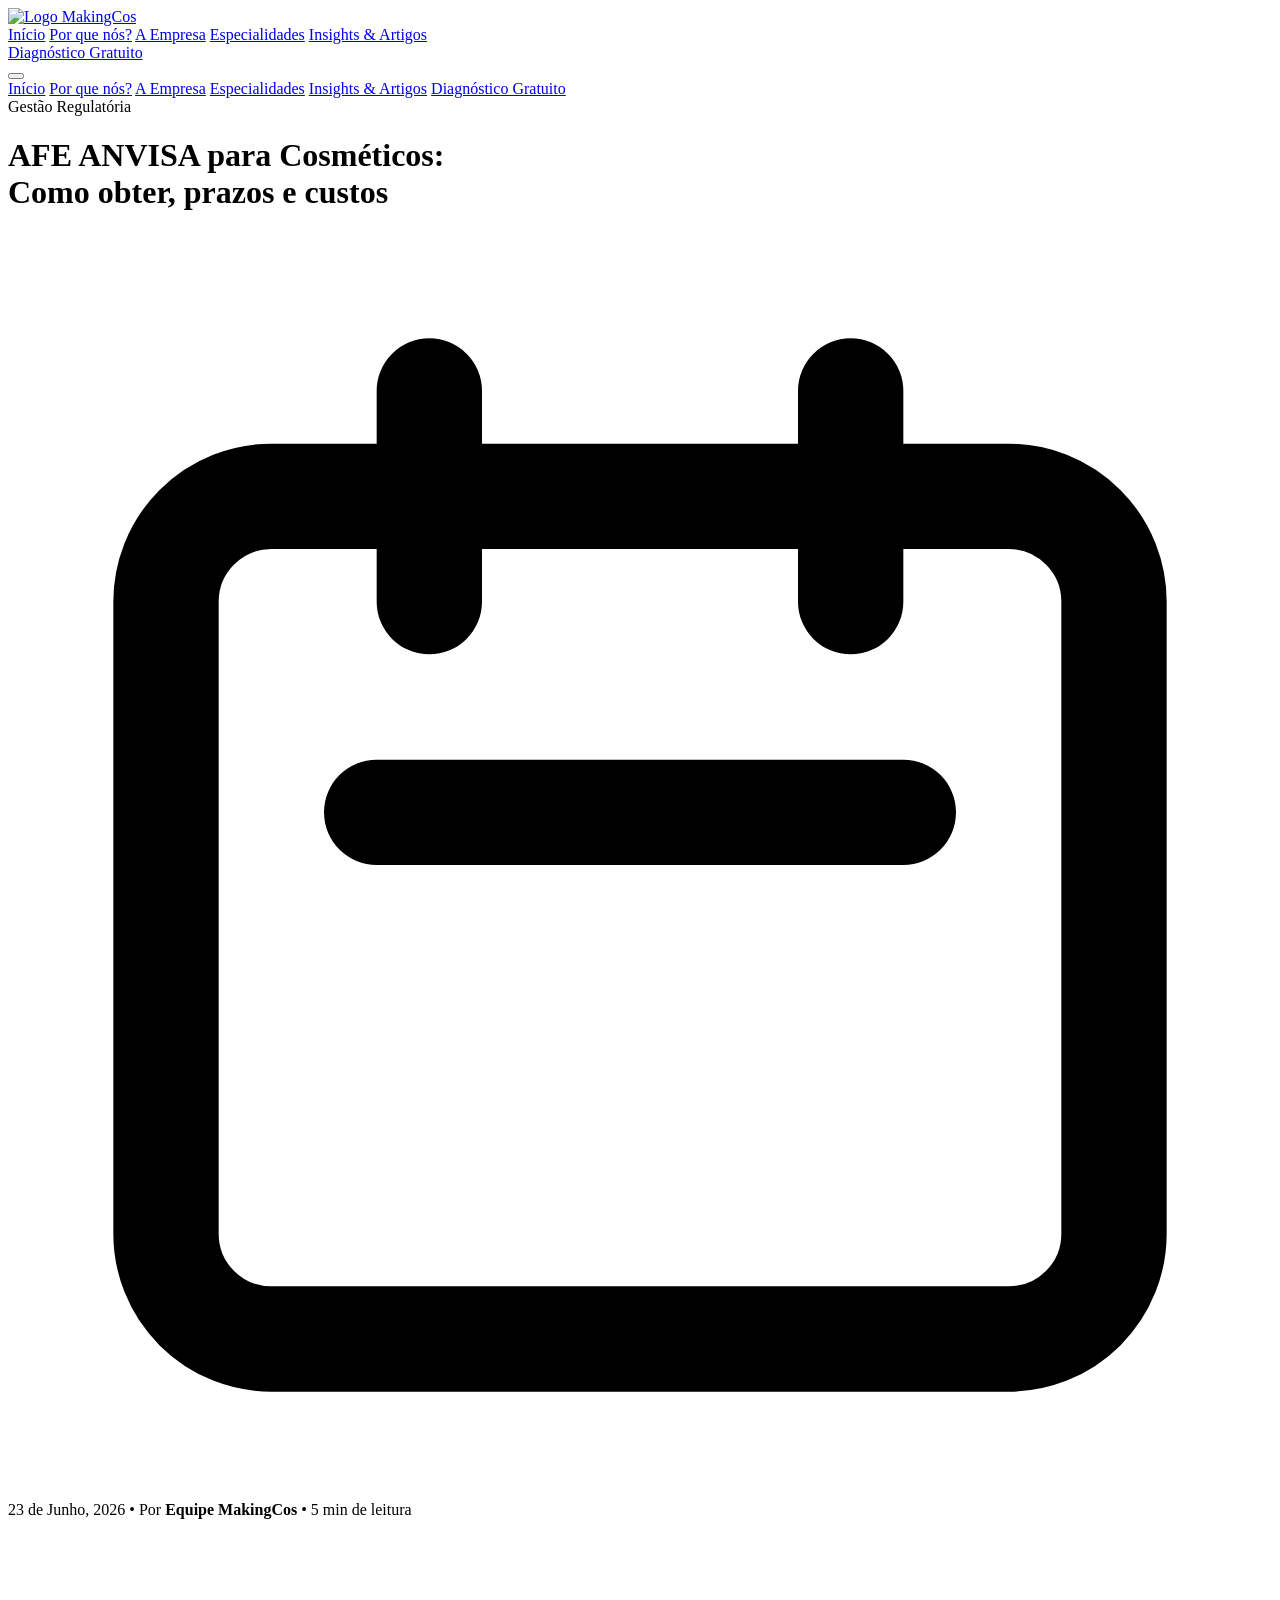
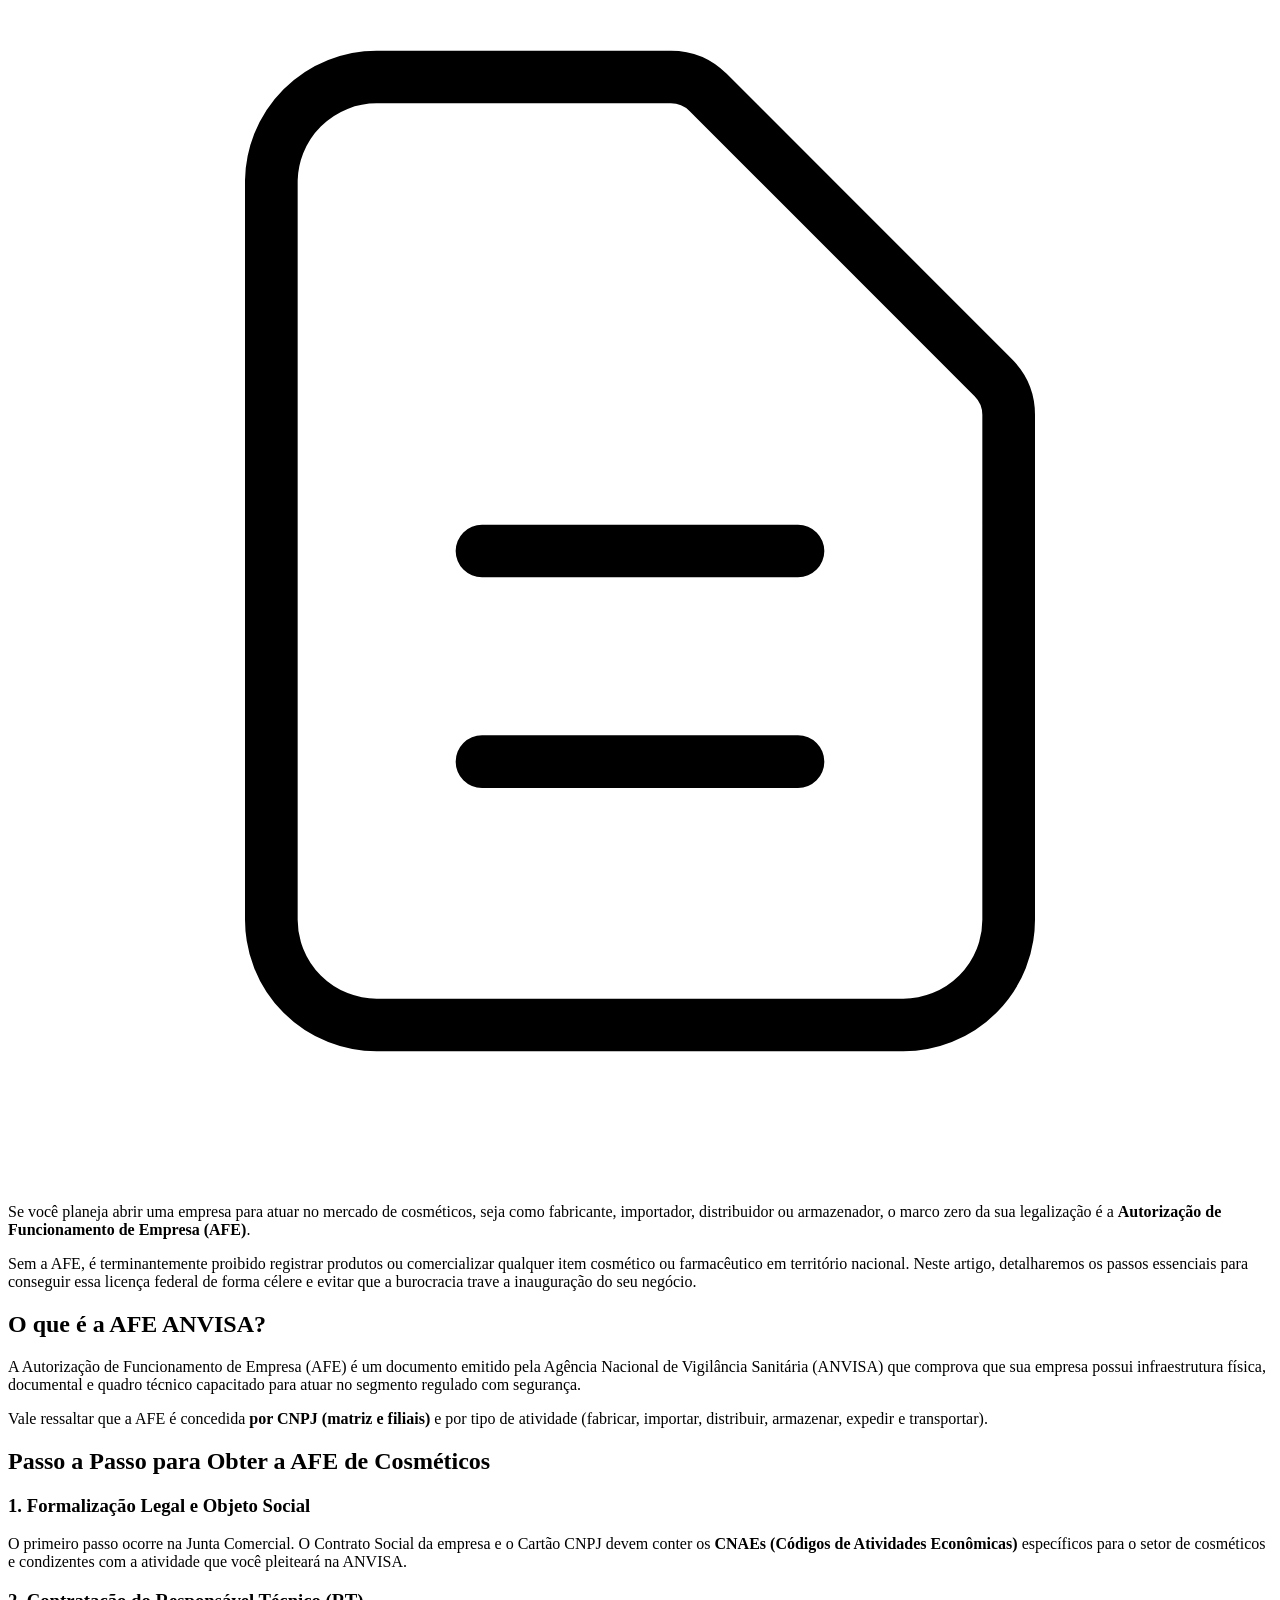
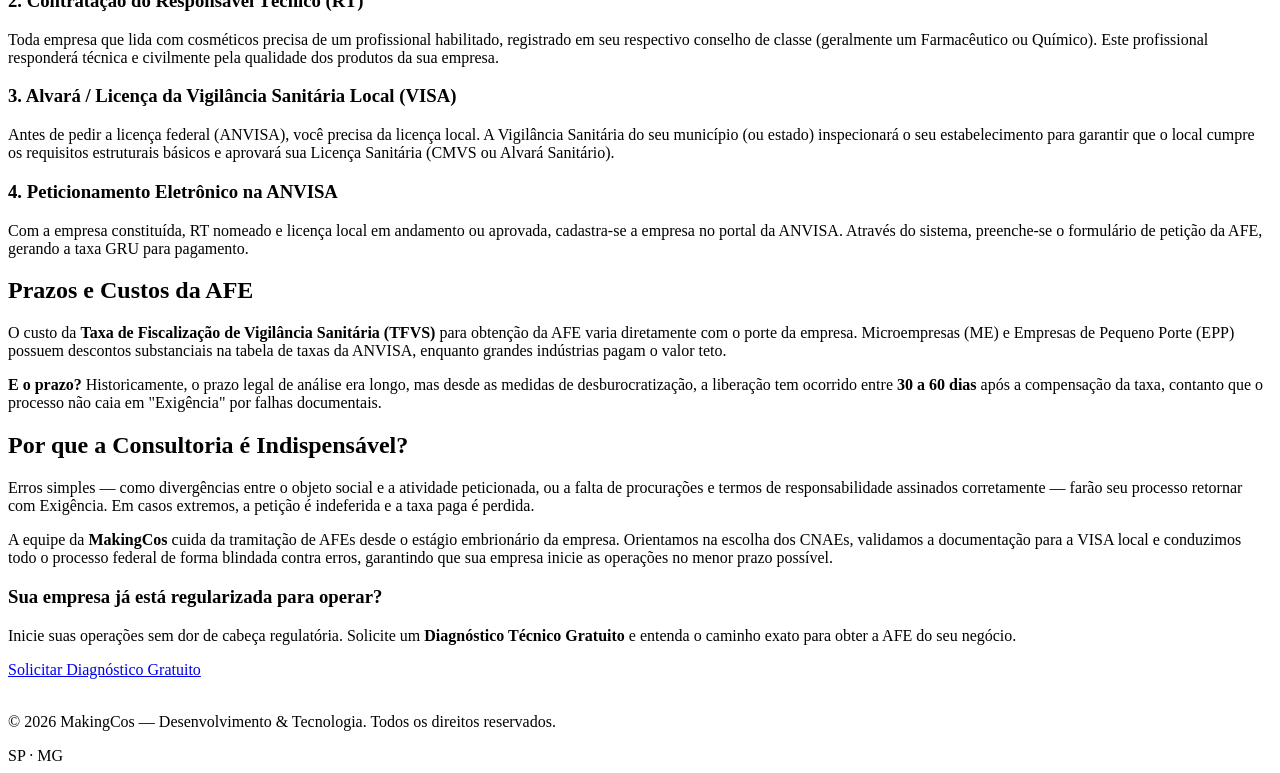
==== artigo-afe-anvisa.html @ 7e3b3f2d "Seo optimizaton" ====
<!DOCTYPE html>
<html lang="pt-BR">
<head>
    <meta charset="UTF-8">
    <meta name="viewport" content="width=device-width, initial-scale=1.0">
    
    <!-- SEO Básico -->
    <title>AFE ANVISA para Cosméticos: Como obter e Custos | MakingCos</title>
    <meta name="description" content="Aprenda o passo a passo para obter a AFE ANVISA para empresas de cosméticos. Descubra os requisitos, prazos, taxas e como agilizar sua autorização.">
    
    <!-- Schema Markup para Artigos (BlogPosting) -->
    <script type="application/ld+json">
    {
      "@context": "https://schema.org",
      "@type": "BlogPosting",
      "mainEntityOfPage": {
        "@type": "WebPage",
        "@id": "https://www.makingcos.com.br/artigo-afe-anvisa.html"
      },
      "headline": "AFE ANVISA para Cosméticos: Como obter, prazos e custos",
      "description": "O primeiro passo para qualquer indústria, importadora ou distribuidora de cosméticos. Descubra os requisitos técnicos e as taxas para emissão da AFE.",
      "image": "https://www.makingcos.com.br/media/makingcos.webp",  
      "author": {
        "@type": "Organization",
        "name": "MakingCos Consultoria",
        "url": "https://www.makingcos.com.br"
      },  
      "publisher": {
        "@type": "Organization",
        "name": "MakingCos",
        "logo": {
          "@type": "ImageObject",
          "url": "https://www.makingcos.com.br/media/makingcos.webp"
        }
      },
      "datePublished": "2026-06-23",
      "dateModified": "2026-06-23"
    }
    </script>

    <link rel="preconnect" href="https://fonts.googleapis.com">
    <link rel="preconnect" href="https://fonts.gstatic.com" crossorigin>
    <link href="https://fonts.googleapis.com/css2?family=Faculty+Glyphic&family=Lusitana:wght@400;700&display=swap" rel="stylesheet">

    <script src="https://cdn.tailwindcss.com"></script>
    <script>
        tailwind.config = {
            theme: {
                extend: {
                    colors: {
                        primary: '#133C34',
                        accent: '#C19E5D',
                        offwhite: '#FAF9F5',
                        textgrey: '#676561',
                        muted: '#6A7A75',
                    },
                    fontFamily: {
                        serif: ['Lusitana', 'serif'],
                        sans: ['"Faculty Glyphic"', 'sans-serif'],
                    }
                }
            }
        }
    </script>
    <style type="text/tailwindcss">
        @layer utilities {
            .glass-header {
                @apply bg-offwhite/90 backdrop-blur-md border-b border-muted/20;
            }
            .prose h2 { @apply text-2xl font-serif font-bold text-primary mt-10 mb-4; }
            .prose h3 { @apply text-xl font-serif font-bold text-primary mt-8 mb-3; }
            .prose p { @apply text-textgrey font-sans mb-5 leading-relaxed text-[1.05rem]; }
            .prose ul { @apply list-disc list-inside text-textgrey font-sans mb-6 pl-4 space-y-2; }
            .prose strong { @apply font-bold text-primary; }
            .prose a { @apply text-accent hover:underline font-medium; }
        }
    </style>
</head>

<body class="bg-offwhite text-textgrey font-sans antialiased">

    <!-- Header / Navbar (PÁGINA INTERNA DE ARTIGOS) -->
    <header id="navbar" class="fixed w-full top-0 z-50 glass-header shadow-sm transition-all duration-300">
        <div class="max-w-7xl mx-auto px-4 sm:px-6 lg:px-8">
            <div class="flex justify-between items-center h-20">
                <div class="flex items-center gap-3">
                    <a href="index.html">
                        <img src="./media/makingcos.webp" alt="Logo MakingCos" class="h-16">
                    </a>
                </div>
                <nav class="hidden md:flex space-x-8">
                    <a href="index.html#hero" class="text-textgrey hover:text-primary font-medium transition-colors">Início</a>
                    <a href="index.html#value-proposition" class="text-textgrey hover:text-primary font-medium transition-colors">Por que nós?</a>
                    <a href="index.html#identity" class="text-textgrey hover:text-primary font-medium transition-colors">A Empresa</a>
                    <a href="index.html#services" class="text-textgrey hover:text-primary font-medium transition-colors">Especialidades</a>
                    <a href="index.html#insights" class="text-primary font-bold border-b-2 border-accent transition-colors">Insights & Artigos</a>
                </nav>
                <div class="hidden md:block">
                    <a href="index.html#contact-section" class="px-6 py-2 bg-primary text-white rounded-full hover:bg-primary/90 transition-colors font-medium">Diagnóstico Gratuito</a>
                </div>
                <button id="menuToggle" class="md:hidden flex flex-col gap-1.5 p-2" aria-label="Abrir menu" aria-expanded="false">
                    <span class="block w-6 h-0.5 bg-primary"></span>
                    <span class="block w-6 h-0.5 bg-primary"></span>
                    <span class="block w-6 h-0.5 bg-primary"></span>
                </button>
            </div>
        </div>
        <div id="mobileMenu" class="hidden md:hidden bg-offwhite border-t border-muted/20 px-4 py-4 space-y-3">
            <a href="index.html#hero" class="block text-textgrey hover:text-primary font-medium py-1">Início</a>
            <a href="index.html#value-proposition" class="block text-textgrey hover:text-primary font-medium py-1">Por que nós?</a>
            <a href="index.html#identity" class="block text-textgrey hover:text-primary font-medium py-1">A Empresa</a>
            <a href="index.html#services" class="block text-textgrey hover:text-primary font-medium py-1">Especialidades</a>
            <a href="index.html#insights" class="block text-primary font-bold py-1">Insights &amp; Artigos</a>
            <a href="index.html#contact-section" class="block w-full text-center px-6 py-2 bg-primary text-white rounded-full font-medium mt-2">Diagnóstico Gratuito</a>
        </div>
    </header>

    <main class="pt-28 pb-20">
        <div class="max-w-4xl mx-auto px-4 sm:px-6 lg:px-8">
            
            <div class="mb-10 text-center">
                <span class="inline-block px-3 py-1 bg-accent/10 text-accent text-xs font-bold uppercase tracking-wider rounded-full mb-4">Gestão Regulatória</span>
                <h1 class="text-3xl md:text-5xl font-serif font-bold text-primary leading-tight mb-6">
                    AFE ANVISA para Cosméticos:<br> Como obter, prazos e custos
                </h1>
                <div class="flex items-center justify-center gap-4 text-sm text-muted font-sans">
                    <span class="flex items-center gap-1"><svg class="w-4 h-4" fill="none" stroke="currentColor" viewBox="0 0 24 24"><path stroke-linecap="round" stroke-linejoin="round" stroke-width="2" d="M8 7V3m8 4V3m-9 8h10M5 21h14a2 2 0 002-2V7a2 2 0 00-2-2H5a2 2 0 00-2 2v12a2 2 0 002 2z"></path></svg> 23 de Junho, 2026</span>
                    <span>•</span>
                    <span>Por <strong class="text-primary">Equipe MakingCos</strong></span>
                    <span>•</span>
                    <span>5 min de leitura</span>
                </div>
            </div>

            <!-- Imagem de Destaque -->
            <div class="w-full h-64 md:h-96 bg-primary/5 rounded-2xl border border-muted/20 mb-12 flex items-center justify-center overflow-hidden">
                <svg class="w-16 h-16 text-accent/40" fill="none" stroke="currentColor" viewBox="0 0 24 24"><path stroke-linecap="round" stroke-linejoin="round" stroke-width="1" d="M9 12h6m-6 4h6m2 5H7a2 2 0 01-2-2V5a2 2 0 012-2h5.586a1 1 0 01.707.293l5.414 5.414a1 1 0 01.293.707V19a2 2 0 01-2 2z"></path></svg>
            </div>

            <article class="prose max-w-none">
                <p>Se você planeja abrir uma empresa para atuar no mercado de cosméticos, seja como fabricante, importador, distribuidor ou armazenador, o marco zero da sua legalização é a <strong>Autorização de Funcionamento de Empresa (AFE)</strong>.</p>
                
                <p>Sem a AFE, é terminantemente proibido registrar produtos ou comercializar qualquer item cosmético ou farmacêutico em território nacional. Neste artigo, detalharemos os passos essenciais para conseguir essa licença federal de forma célere e evitar que a burocracia trave a inauguração do seu negócio.</p>

                <h2>O que é a AFE ANVISA?</h2>
                <p>A Autorização de Funcionamento de Empresa (AFE) é um documento emitido pela Agência Nacional de Vigilância Sanitária (ANVISA) que comprova que sua empresa possui infraestrutura física, documental e quadro técnico capacitado para atuar no segmento regulado com segurança.</p>
                <p>Vale ressaltar que a AFE é concedida <strong>por CNPJ (matriz e filiais)</strong> e por tipo de atividade (fabricar, importar, distribuir, armazenar, expedir e transportar).</p>

                <h2>Passo a Passo para Obter a AFE de Cosméticos</h2>

                <h3>1. Formalização Legal e Objeto Social</h3>
                <p>O primeiro passo ocorre na Junta Comercial. O Contrato Social da empresa e o Cartão CNPJ devem conter os <strong>CNAEs (Códigos de Atividades Econômicas)</strong> específicos para o setor de cosméticos e condizentes com a atividade que você pleiteará na ANVISA.</p>

                <h3>2. Contratação do Responsável Técnico (RT)</h3>
                <p>Toda empresa que lida com cosméticos precisa de um profissional habilitado, registrado em seu respectivo conselho de classe (geralmente um Farmacêutico ou Químico). Este profissional responderá técnica e civilmente pela qualidade dos produtos da sua empresa.</p>

                <h3>3. Alvará / Licença da Vigilância Sanitária Local (VISA)</h3>
                <p>Antes de pedir a licença federal (ANVISA), você precisa da licença local. A Vigilância Sanitária do seu município (ou estado) inspecionará o seu estabelecimento para garantir que o local cumpre os requisitos estruturais básicos e aprovará sua Licença Sanitária (CMVS ou Alvará Sanitário).</p>

                <h3>4. Peticionamento Eletrônico na ANVISA</h3>
                <p>Com a empresa constituída, RT nomeado e licença local em andamento ou aprovada, cadastra-se a empresa no portal da ANVISA. Através do sistema, preenche-se o formulário de petição da AFE, gerando a taxa GRU para pagamento.</p>

                <h2>Prazos e Custos da AFE</h2>
                <p>O custo da <strong>Taxa de Fiscalização de Vigilância Sanitária (TFVS)</strong> para obtenção da AFE varia diretamente com o porte da empresa. Microempresas (ME) e Empresas de Pequeno Porte (EPP) possuem descontos substanciais na tabela de taxas da ANVISA, enquanto grandes indústrias pagam o valor teto.</p>
                <p><strong>E o prazo?</strong> Historicamente, o prazo legal de análise era longo, mas desde as medidas de desburocratização, a liberação tem ocorrido entre <strong>30 a 60 dias</strong> após a compensação da taxa, contanto que o processo não caia em "Exigência" por falhas documentais.</p>

                <h2>Por que a Consultoria é Indispensável?</h2>
                <p>Erros simples — como divergências entre o objeto social e a atividade peticionada, ou a falta de procurações e termos de responsabilidade assinados corretamente — farão seu processo retornar com Exigência. Em casos extremos, a petição é indeferida e a taxa paga é perdida.</p>
                <p>A equipe da <strong>MakingCos</strong> cuida da tramitação de AFEs desde o estágio embrionário da empresa. Orientamos na escolha dos CNAEs, validamos a documentação para a VISA local e conduzimos todo o processo federal de forma blindada contra erros, garantindo que sua empresa inicie as operações no menor prazo possível.</p>
            </article>

            <div class="mt-16 bg-primary rounded-2xl p-8 relative overflow-hidden">
                <div class="absolute inset-0 opacity-10 bg-[url('[data-uri]')]"></div>
                <div class="relative z-10 text-center">
                    <h3 class="text-2xl font-serif font-bold text-white mb-3">Sua empresa já está regularizada para operar?</h3>
                    <p class="text-white/80 font-sans mb-8 max-w-2xl mx-auto">
                        Inicie suas operações sem dor de cabeça regulatória. Solicite um <strong>Diagnóstico Técnico Gratuito</strong> e entenda o caminho exato para obter a AFE do seu negócio.
                    </p>
                    <a href="index.html#contact-section" class="inline-block px-8 py-3 bg-accent text-white rounded-full font-medium hover:bg-accent/90 transition-colors shadow-lg">
                        Solicitar Diagnóstico Gratuito
                    </a>
                </div>
            </div>

        </div>
    </main>

    <footer class="bg-[#080f0d] text-white/70 py-8 border-t border-white/5">
        <div class="max-w-7xl mx-auto px-4 sm:px-6 lg:px-8 flex flex-col md:flex-row items-center justify-between gap-4 text-sm font-sans">
            <a href="index.html">
                <img src="./media/makingcos.webp" alt="Logo MakingCos" class="h-10" style="filter: brightness(0) invert(1); opacity: 0.7;">
            </a>
            <p>&copy; 2026 MakingCos — Desenvolvimento &amp; Tecnologia. Todos os direitos reservados.</p>
            <span>SP · MG</span>
        </div>
    </footer>


</html>
    <!-- Scripts funcionais -->
    <script>
    (function () {
        /* Header shrink ao scroll */
        var navbar = document.getElementById("navbar");
        if (navbar) {
            window.addEventListener("scroll", function () {
                if (window.scrollY > 40) {
                    navbar.classList.add("shadow-md");
                    navbar.style.height = "";
                } else {
                    navbar.classList.remove("shadow-md");
                }
            }, { passive: true });
        }

        /* Menu mobile hamburguer */
        var toggle = document.getElementById("menuToggle");
        var mobileMenu = document.getElementById("mobileMenu");
        if (toggle && mobileMenu) {
            toggle.addEventListener("click", function () {
                var open = mobileMenu.classList.toggle("hidden");
                toggle.setAttribute("aria-expanded", String(!open));
            });
            mobileMenu.querySelectorAll("a").forEach(function (link) {
                link.addEventListener("click", function () {
                    mobileMenu.classList.add("hidden");
                    toggle.setAttribute("aria-expanded", "false");
                });
            });
        }
    })();
    </script>
</body>
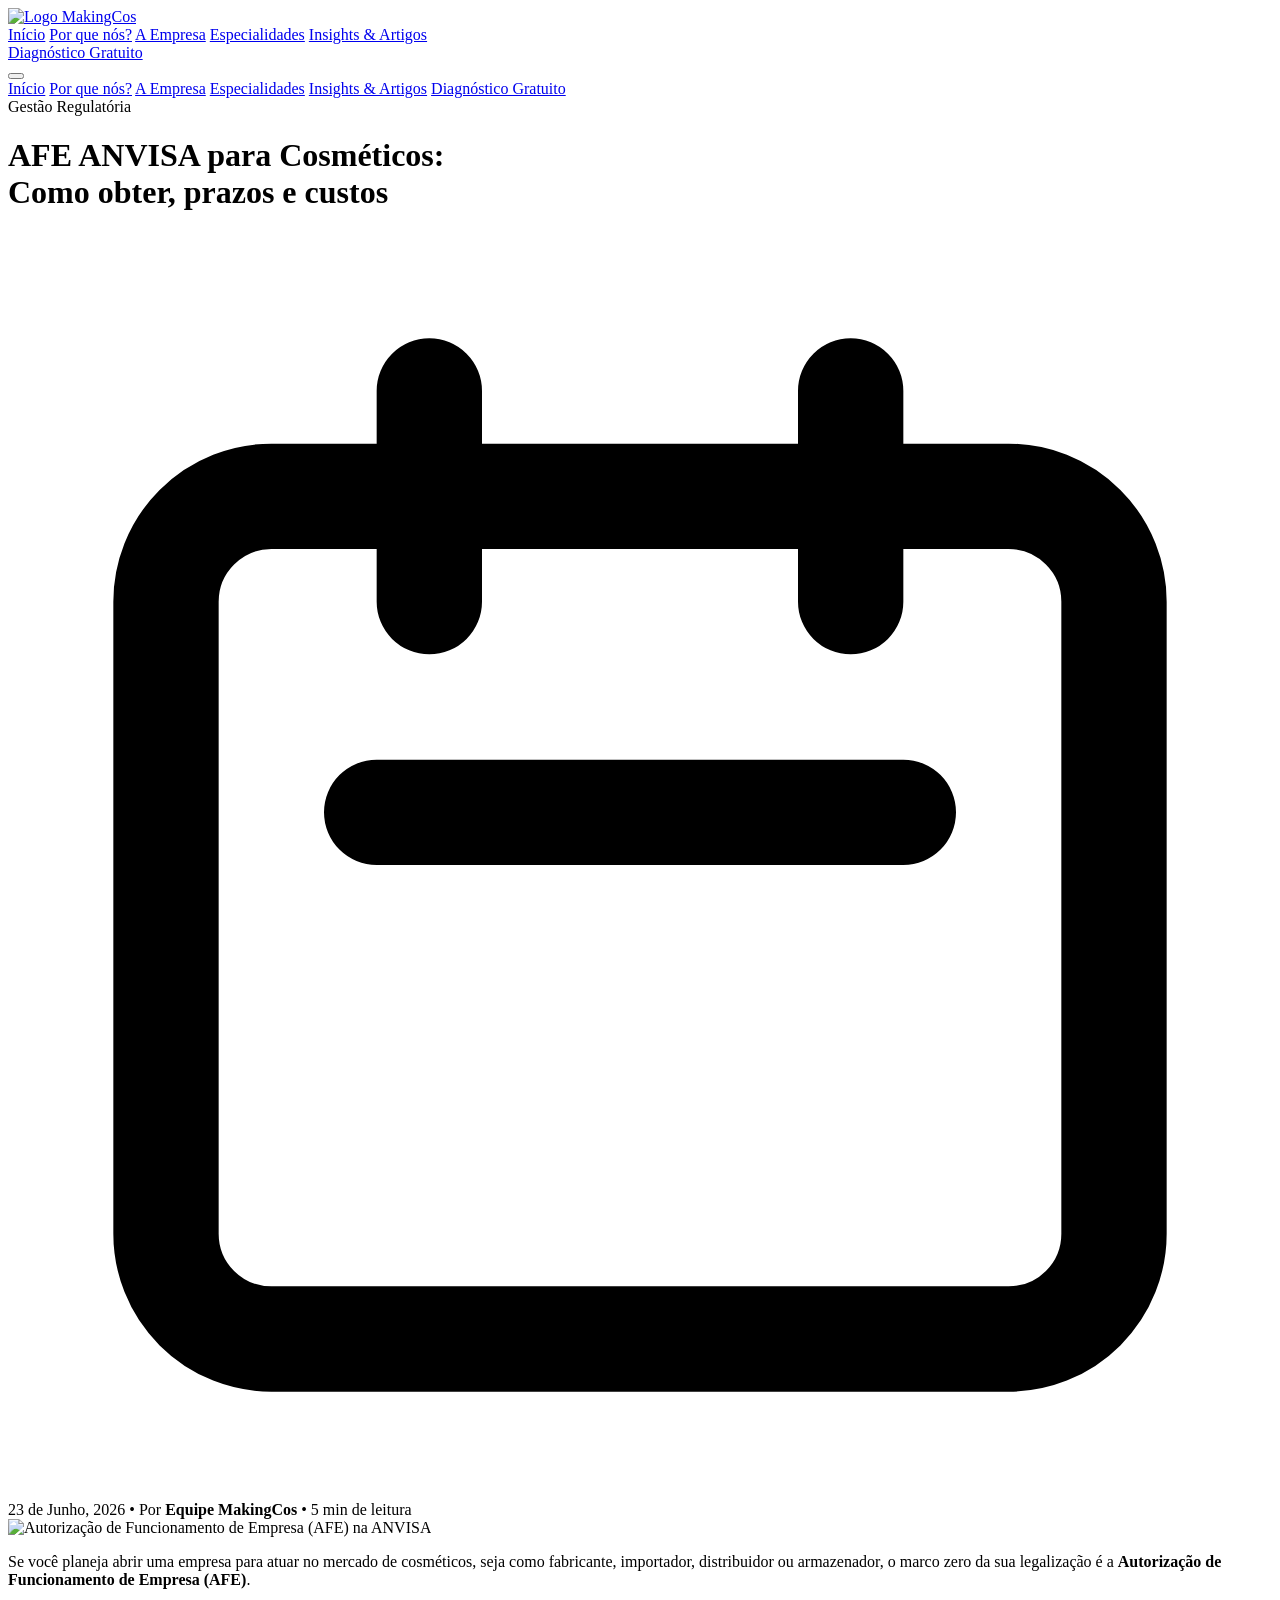
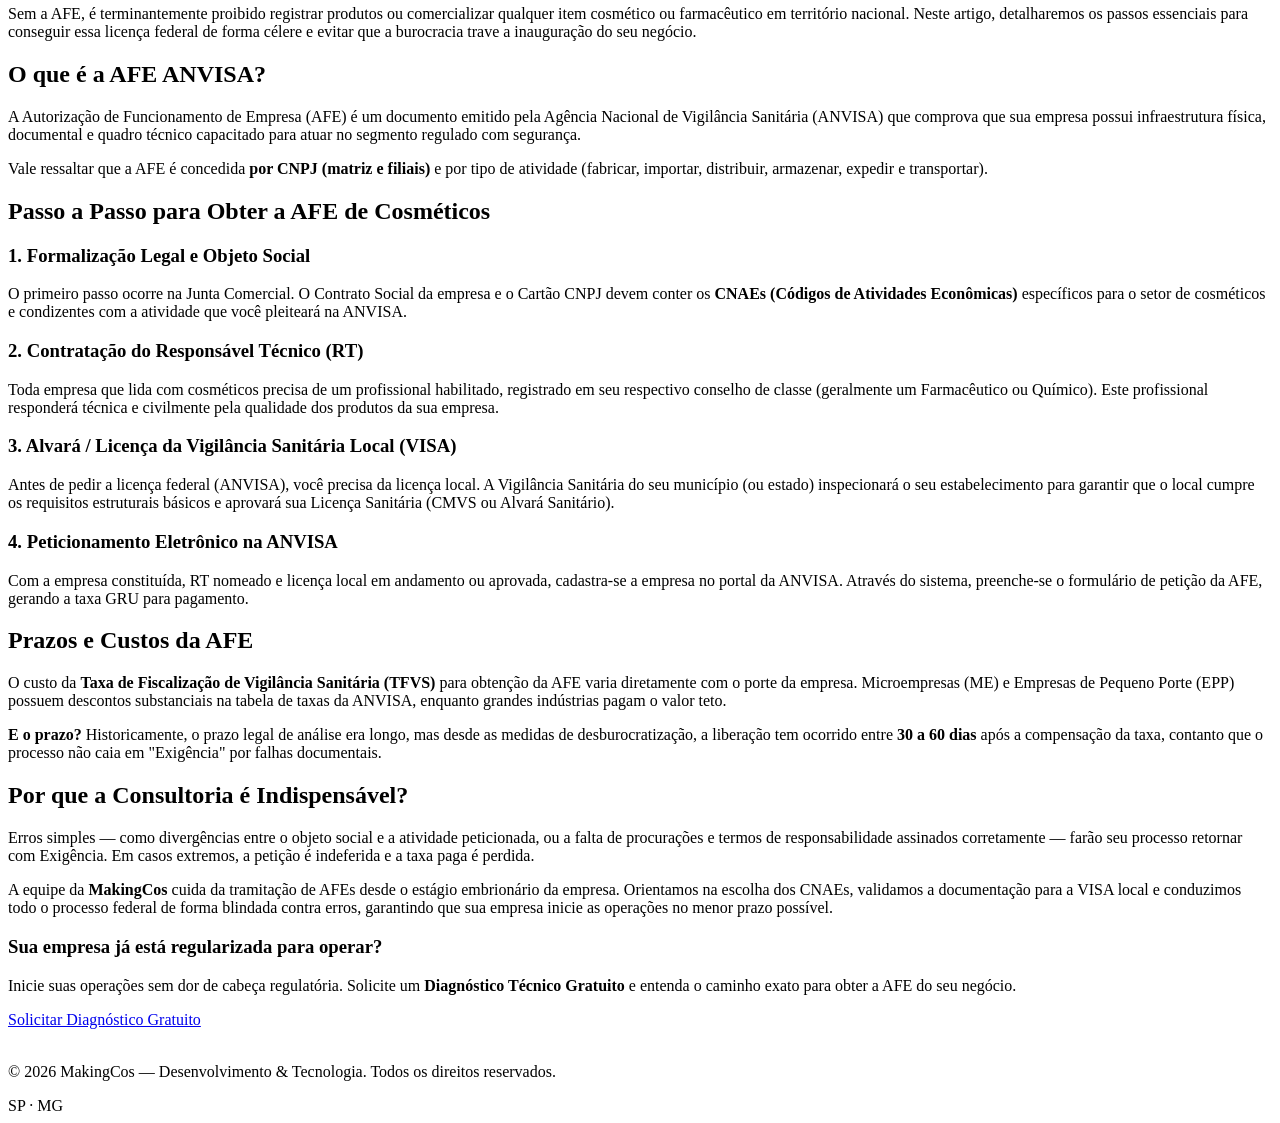
==== commit 2eb9c266: "add images" ====
--- a/artigo-afe-anvisa.html
+++ b/artigo-afe-anvisa.html
@@ -134,7 +134,7 @@
 
             <!-- Imagem de Destaque -->
             <div class="w-full h-64 md:h-96 bg-primary/5 rounded-2xl border border-muted/20 mb-12 flex items-center justify-center overflow-hidden">
-                <svg class="w-16 h-16 text-accent/40" fill="none" stroke="currentColor" viewBox="0 0 24 24"><path stroke-linecap="round" stroke-linejoin="round" stroke-width="1" d="M9 12h6m-6 4h6m2 5H7a2 2 0 01-2-2V5a2 2 0 012-2h5.586a1 1 0 01.707.293l5.414 5.414a1 1 0 01.293.707V19a2 2 0 01-2 2z"></path></svg>
+                <img src="./media/hero-afe-anvisa.webp" alt="Autorização de Funcionamento de Empresa (AFE) na ANVISA" class="w-full h-full object-cover">
             </div>
 
             <article class="prose max-w-none">
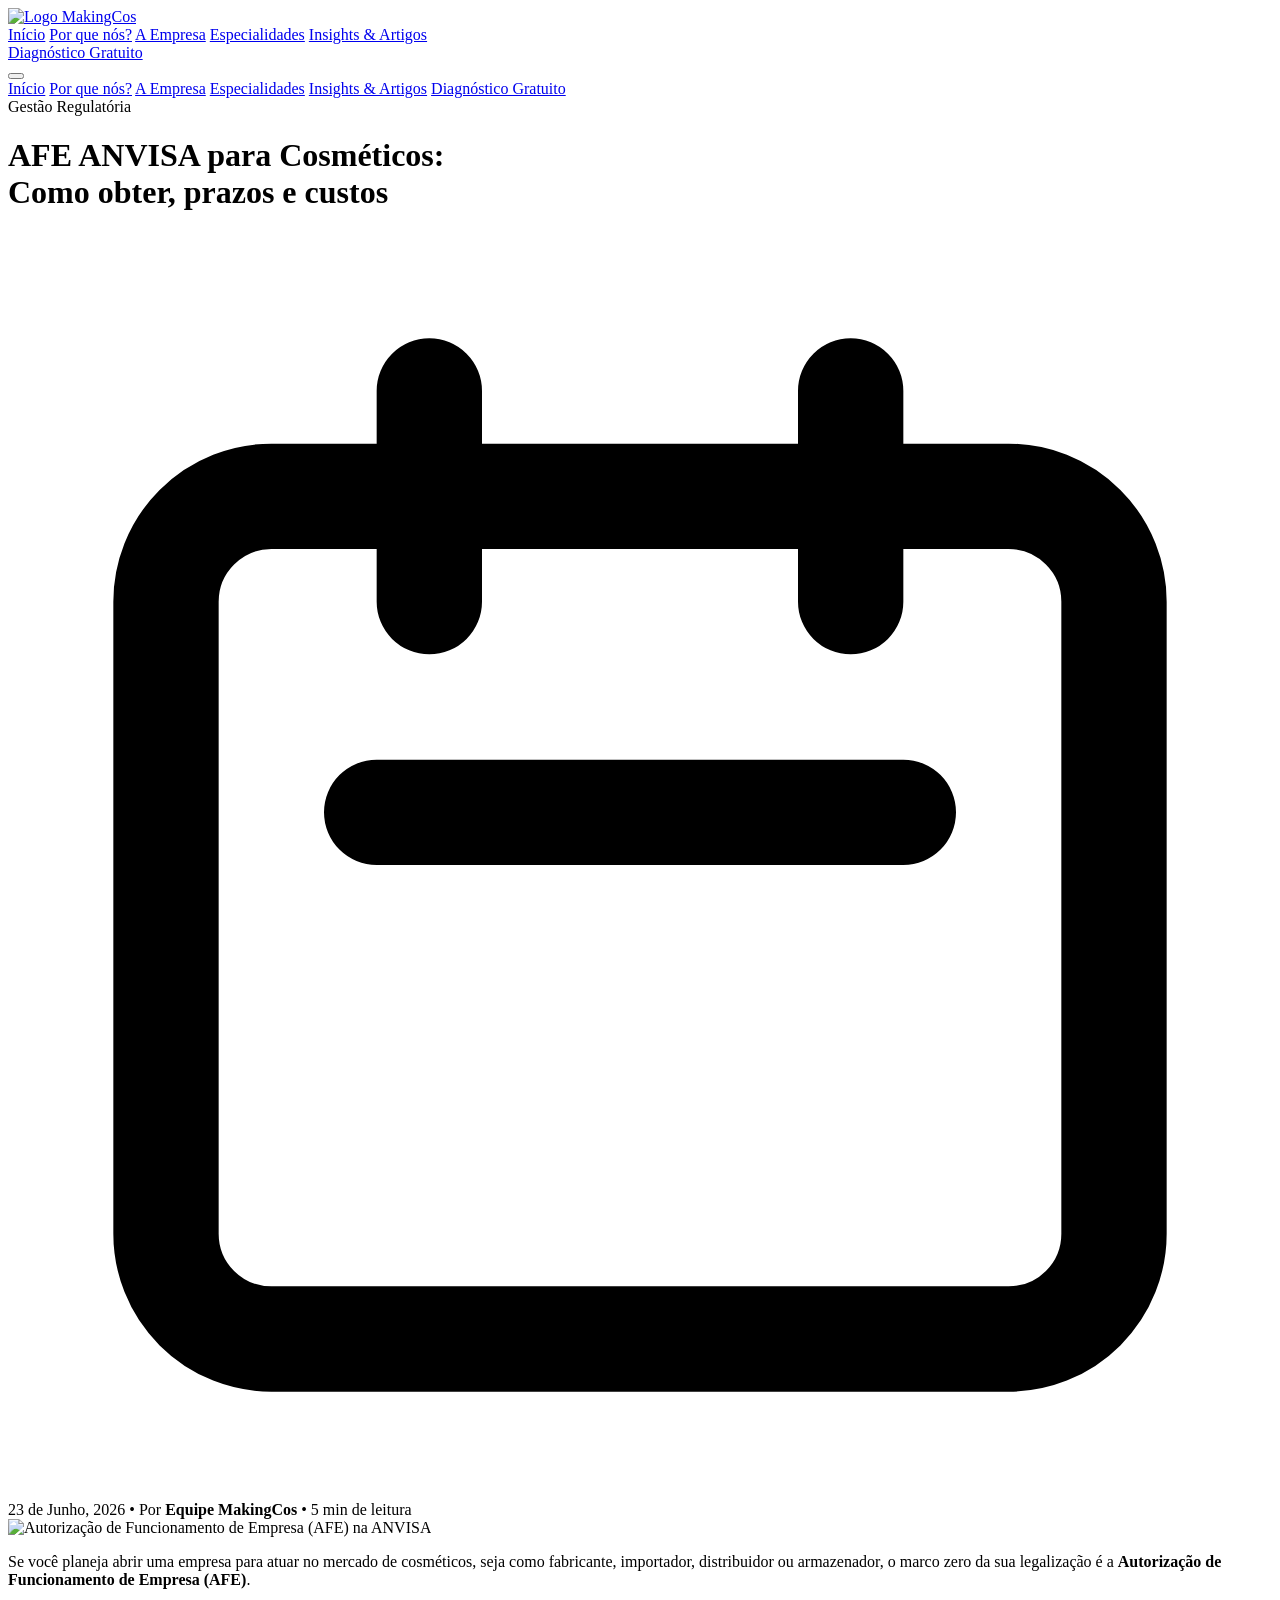
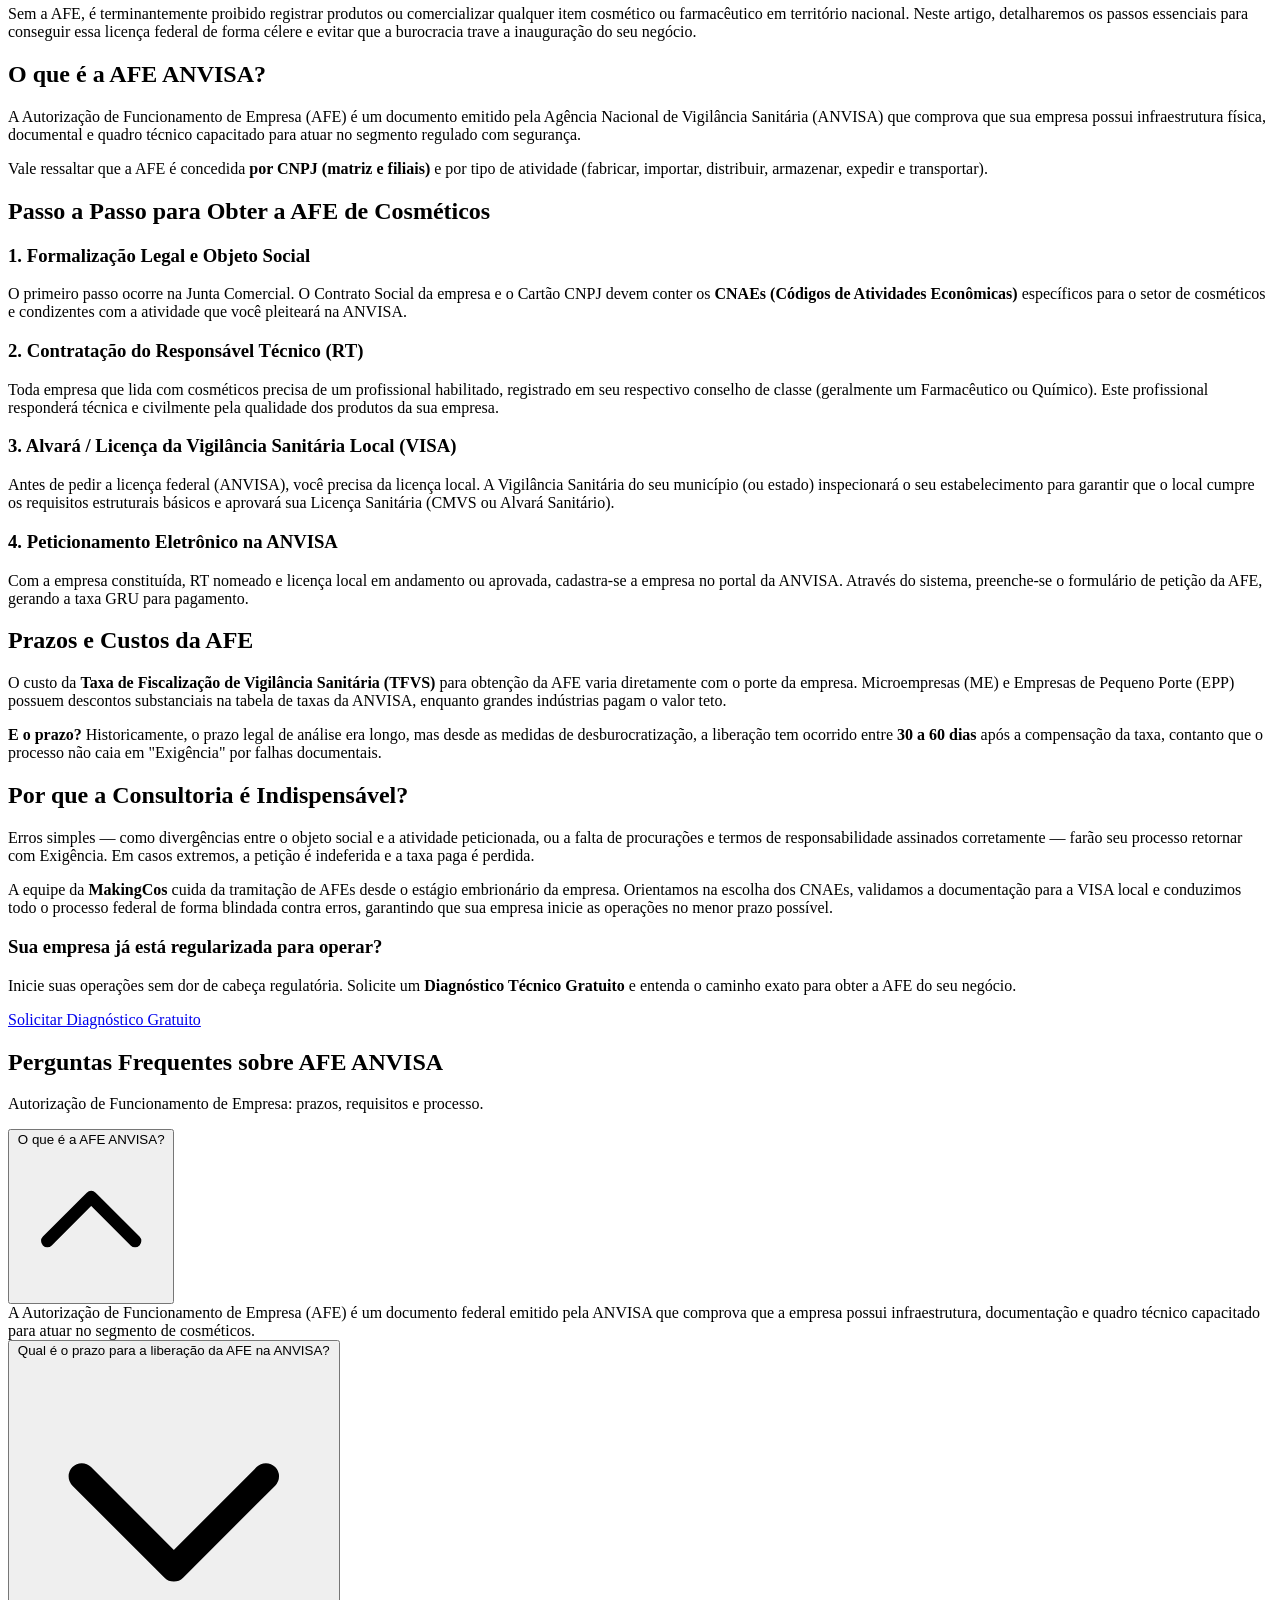
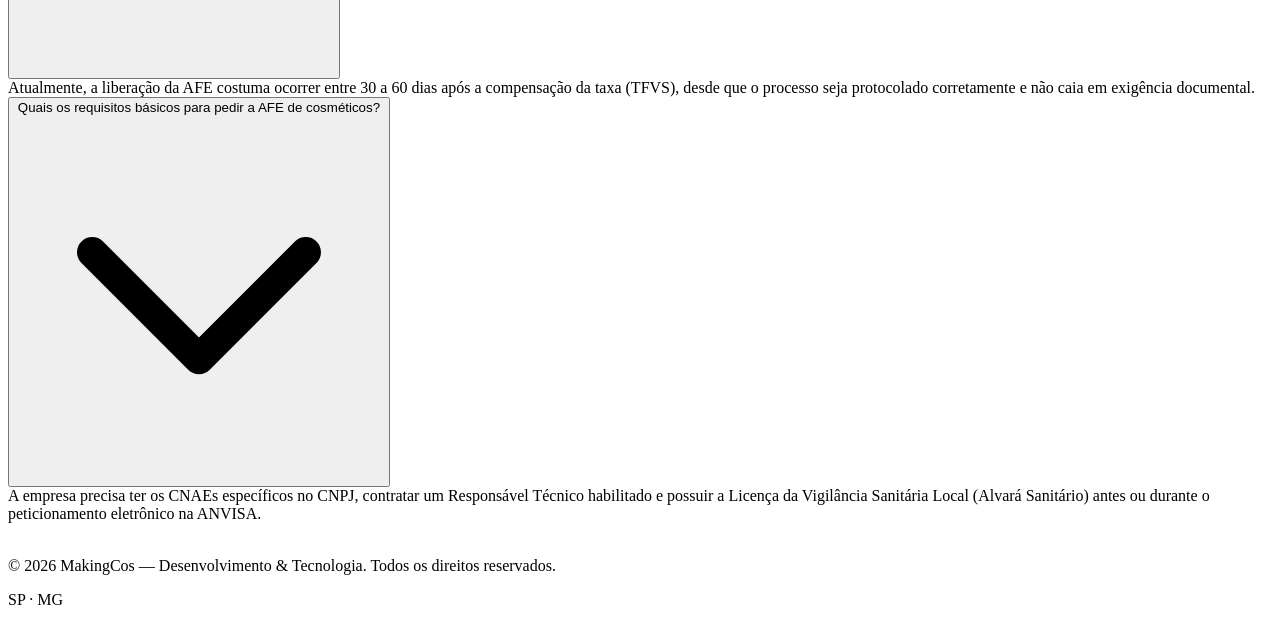
==== commit 1a68bc00: "Att: Add FAQ paginas blog" ====
--- a/artigo-afe-anvisa.html
+++ b/artigo-afe-anvisa.html
@@ -8,34 +8,66 @@
     <title>AFE ANVISA para Cosméticos: Como obter e Custos | MakingCos</title>
     <meta name="description" content="Aprenda o passo a passo para obter a AFE ANVISA para empresas de cosméticos. Descubra os requisitos, prazos, taxas e como agilizar sua autorização.">
     
-    <!-- Schema Markup para Artigos (BlogPosting) -->
+    <!-- Dados Estruturados: Artigo e FAQ (GEO/SEO) -->
     <script type="application/ld+json">
+    [
     {
-      "@context": "https://schema.org",
-      "@type": "BlogPosting",
-      "mainEntityOfPage": {
+        "@context": "https://schema.org",
+        "@type": "BlogPosting",
+        "mainEntityOfPage": {
         "@type": "WebPage",
-        "@id": "https://www.makingcos.com.br/artigo-afe-anvisa.html"
-      },
-      "headline": "AFE ANVISA para Cosméticos: Como obter, prazos e custos",
-      "description": "O primeiro passo para qualquer indústria, importadora ou distribuidora de cosméticos. Descubra os requisitos técnicos e as taxas para emissão da AFE.",
-      "image": "https://www.makingcos.com.br/media/makingcos.webp",  
-      "author": {
+        "@id": "https://makingcos.com.br/artigo-afe-anvisa.html"
+        },
+        "headline": "AFE ANVISA para Cosméticos: Como obter, prazos e custos",
+        "description": "O primeiro passo para qualquer indústria, importadora ou distribuidora de cosméticos. Descubra os requisitos técnicos e as taxas para emissão da AFE.",
+        "image": "https://makingcos.com.br/media/hero-afe-anvisa.webp",  
+        "author": {
         "@type": "Organization",
-        "name": "MakingCos Consultoria",
-        "url": "https://www.makingcos.com.br"
-      },  
-      "publisher": {
+        "name": "Equipe MakingCos",
+        "url": "https://makingcos.com.br"
+        },  
+        "publisher": {
         "@type": "Organization",
         "name": "MakingCos",
         "logo": {
-          "@type": "ImageObject",
-          "url": "https://www.makingcos.com.br/media/makingcos.webp"
-        }
-      },
-      "datePublished": "2026-06-23",
-      "dateModified": "2026-06-23"
+            "@type": "ImageObject",
+            "url": "https://makingcos.com.br/media/makingcos-icon.webp"
+        }
+        },
+        "datePublished": "2026-06-23T08:00:00-03:00",
+        "dateModified": "2026-06-23T08:00:00-03:00"
+    },
+    {
+        "@context": "https://schema.org",
+        "@type": "FAQPage",
+        "mainEntity": [
+        {
+            "@type": "Question",
+            "name": "O que é a AFE ANVISA?",
+            "acceptedAnswer": {
+            "@type": "Answer",
+            "text": "A Autorização de Funcionamento de Empresa (AFE) é um documento federal emitido pela ANVISA que comprova que a empresa possui infraestrutura, documentação e quadro técnico capacitado para atuar no segmento de cosméticos."
+            }
+        },
+        {
+            "@type": "Question",
+            "name": "Qual é o prazo para a liberação da AFE na ANVISA?",
+            "acceptedAnswer": {
+            "@type": "Answer",
+            "text": "Atualmente, a liberação da AFE costuma ocorrer entre 30 a 60 dias após a compensação da taxa (TFVS), desde que o processo seja protocolado corretamente e não caia em exigência documental."
+            }
+        },
+        {
+            "@type": "Question",
+            "name": "Quais os requisitos básicos para pedir a AFE de cosméticos?",
+            "acceptedAnswer": {
+            "@type": "Answer",
+            "text": "A empresa precisa ter os CNAEs específicos no CNPJ, contratar um Responsável Técnico habilitado e possuir a Licença da Vigilância Sanitária Local (Alvará Sanitário) antes ou durante o peticionamento eletrônico na ANVISA."
+            }
+        }
+        ]
     }
+    ]
     </script>
 
     <link rel="preconnect" href="https://fonts.googleapis.com">
@@ -185,6 +217,51 @@
         </div>
     </main>
 
+    <!-- ═══════════ FAQ SECTION ═══════════ -->
+    <section id="faq" class="py-20 bg-white" aria-labelledby="faq-heading">
+        <div class="max-w-3xl mx-auto px-4 sm:px-6 lg:px-8">
+            <div class="text-center mb-12">
+                <h2 id="faq-heading" class="text-3xl md:text-4xl font-serif font-bold text-primary mb-4">Perguntas Frequentes sobre AFE ANVISA</h2>
+                <p class="text-textgrey text-lg">Autorização de Funcionamento de Empresa: prazos, requisitos e processo.</p>
+                <div class="w-24 h-1 bg-accent mx-auto mt-4 rounded-full"></div>
+            </div>
+            <div class="space-y-4" id="faqAccordion">
+
+                <div class="border border-muted/20 rounded-2xl overflow-hidden">
+                    <button class="faq-btn w-full text-left px-6 py-5 font-bold text-primary flex justify-between items-center hover:bg-offwhite transition-colors" aria-expanded="true">
+                        <span>O que é a AFE ANVISA?</span>
+                        <svg class="faq-chevron w-5 h-5 text-accent flex-shrink-0 transition-transform" style="transform:rotate(180deg)" fill="none" stroke="currentColor" viewBox="0 0 24 24"><path stroke-linecap="round" stroke-linejoin="round" stroke-width="2" d="M19 9l-7 7-7-7"/></svg>
+                    </button>
+                    <div class="faq-body px-6 pb-5 text-textgrey text-sm leading-relaxed">
+                        A Autorização de Funcionamento de Empresa (AFE) é um documento federal emitido pela ANVISA que comprova que a empresa possui infraestrutura, documentação e quadro técnico capacitado para atuar no segmento de cosméticos.
+                    </div>
+                </div>
+
+                <div class="border border-muted/20 rounded-2xl overflow-hidden">
+                    <button class="faq-btn w-full text-left px-6 py-5 font-bold text-primary flex justify-between items-center hover:bg-offwhite transition-colors" aria-expanded="false">
+                        <span>Qual é o prazo para a liberação da AFE na ANVISA?</span>
+                        <svg class="faq-chevron w-5 h-5 text-accent flex-shrink-0 transition-transform" fill="none" stroke="currentColor" viewBox="0 0 24 24"><path stroke-linecap="round" stroke-linejoin="round" stroke-width="2" d="M19 9l-7 7-7-7"/></svg>
+                    </button>
+                    <div class="faq-body hidden px-6 pb-5 text-textgrey text-sm leading-relaxed">
+                        Atualmente, a liberação da AFE costuma ocorrer entre 30 a 60 dias após a compensação da taxa (TFVS), desde que o processo seja protocolado corretamente e não caia em exigência documental.
+                    </div>
+                </div>
+
+                <div class="border border-muted/20 rounded-2xl overflow-hidden">
+                    <button class="faq-btn w-full text-left px-6 py-5 font-bold text-primary flex justify-between items-center hover:bg-offwhite transition-colors" aria-expanded="false">
+                        <span>Quais os requisitos básicos para pedir a AFE de cosméticos?</span>
+                        <svg class="faq-chevron w-5 h-5 text-accent flex-shrink-0 transition-transform" fill="none" stroke="currentColor" viewBox="0 0 24 24"><path stroke-linecap="round" stroke-linejoin="round" stroke-width="2" d="M19 9l-7 7-7-7"/></svg>
+                    </button>
+                    <div class="faq-body hidden px-6 pb-5 text-textgrey text-sm leading-relaxed">
+                        A empresa precisa ter os CNAEs específicos no CNPJ, contratar um Responsável Técnico habilitado e possuir a Licença da Vigilância Sanitária Local (Alvará Sanitário) antes ou durante o peticionamento eletrônico na ANVISA.
+                    </div>
+                </div>
+
+            </div>
+        </div>
+    </section>
+    <!-- ══════════════════════════════════ -->
+
     <footer class="bg-[#080f0d] text-white/70 py-8 border-t border-white/5">
         <div class="max-w-7xl mx-auto px-4 sm:px-6 lg:px-8 flex flex-col md:flex-row items-center justify-between gap-4 text-sm font-sans">
             <a href="index.html">
@@ -195,8 +272,6 @@
         </div>
     </footer>
 
-
-</html>
     <!-- Scripts funcionais -->
     <script>
     (function () {
@@ -230,4 +305,38 @@
         }
     })();
     </script>
-</body>+
+    <!-- FAQ Accordion -->
+    <script>
+    (function () {
+        document.querySelectorAll('.faq-btn').forEach(function (btn) {
+            btn.addEventListener('click', function () {
+                var body    = btn.nextElementSibling;
+                var chevron = btn.querySelector('.faq-chevron');
+                var isOpen  = btn.getAttribute('aria-expanded') === 'true';
+
+                document.querySelectorAll('.faq-btn').forEach(function (other) {
+                    if (other !== btn) {
+                        other.setAttribute('aria-expanded', 'false');
+                        other.nextElementSibling.classList.add('hidden');
+                        var otherChevron = other.querySelector('.faq-chevron');
+                        if (otherChevron) otherChevron.style.transform = '';
+                    }
+                });
+
+                if (isOpen) {
+                    btn.setAttribute('aria-expanded', 'false');
+                    body.classList.add('hidden');
+                    if (chevron) chevron.style.transform = '';
+                } else {
+                    btn.setAttribute('aria-expanded', 'true');
+                    body.classList.remove('hidden');
+                    if (chevron) chevron.style.transform = 'rotate(180deg)';
+                }
+            });
+        });
+    })();
+    </script>
+</body>
+
+</html>
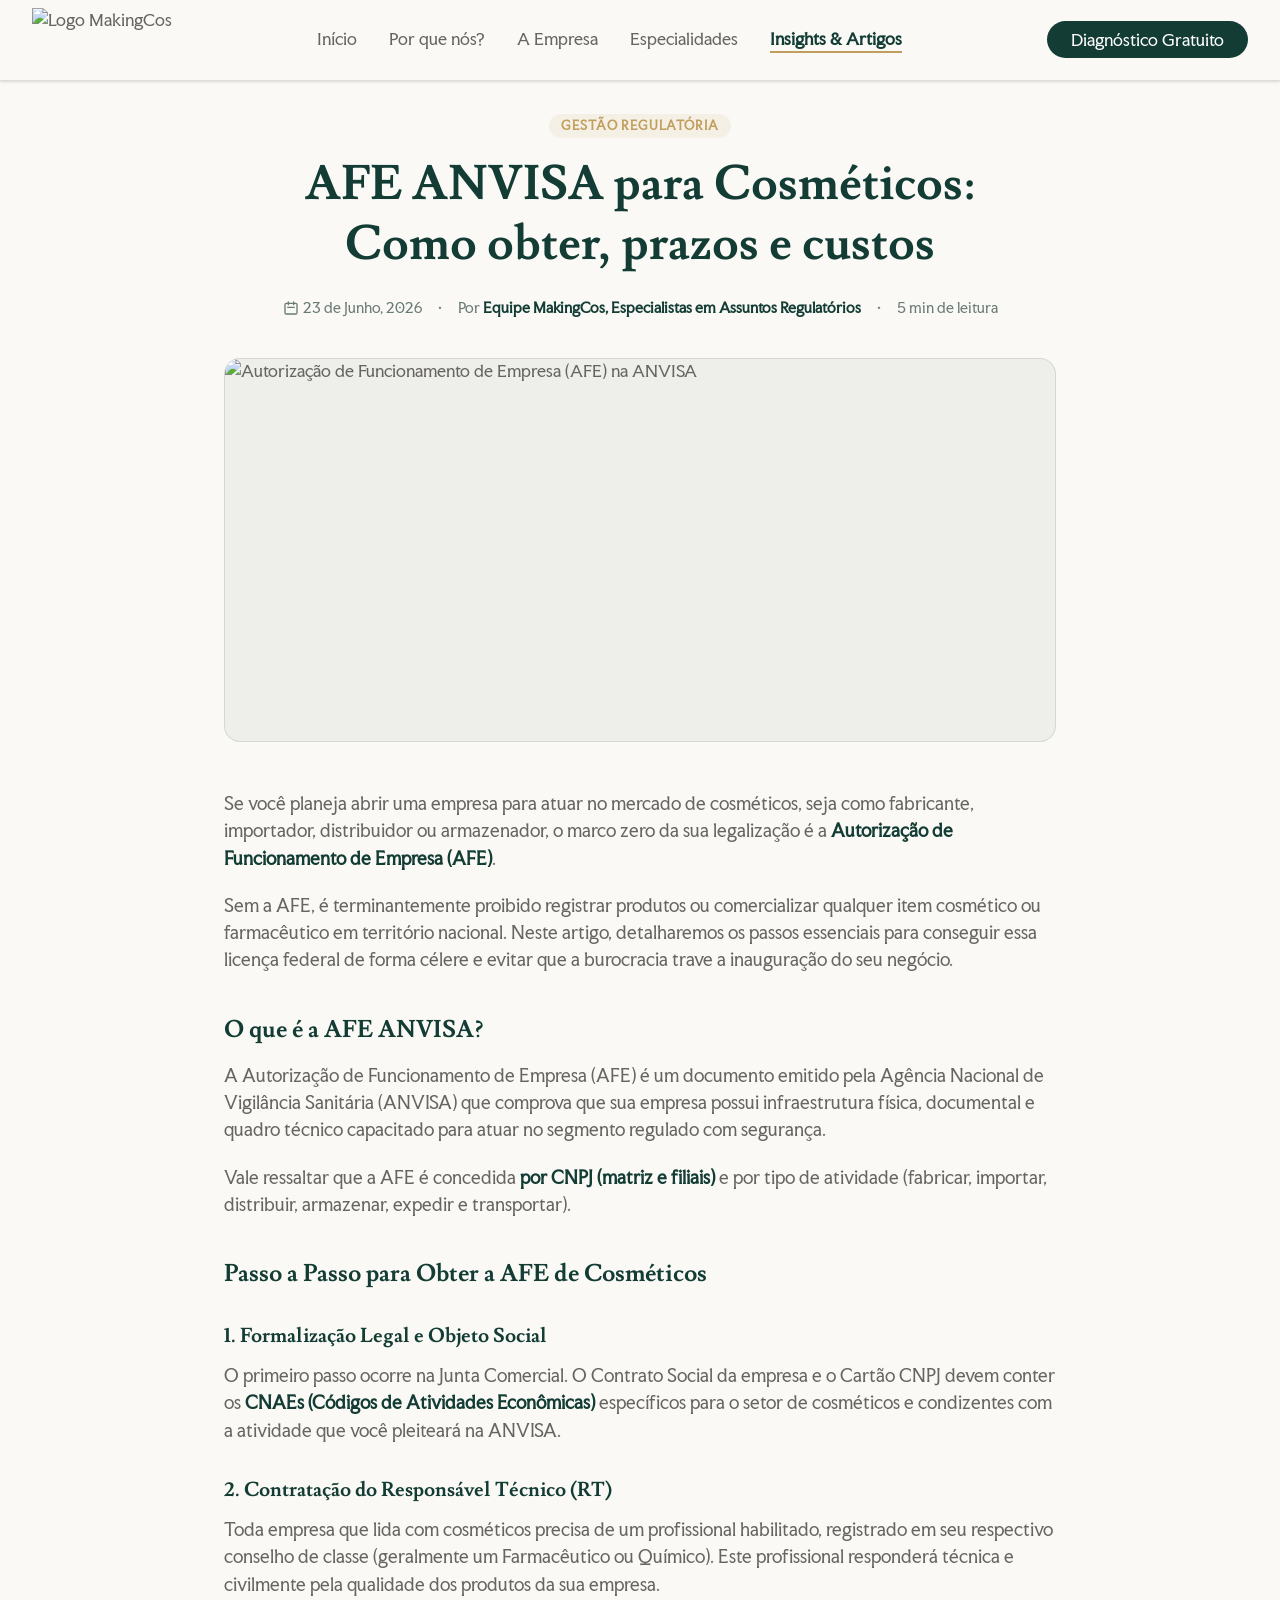
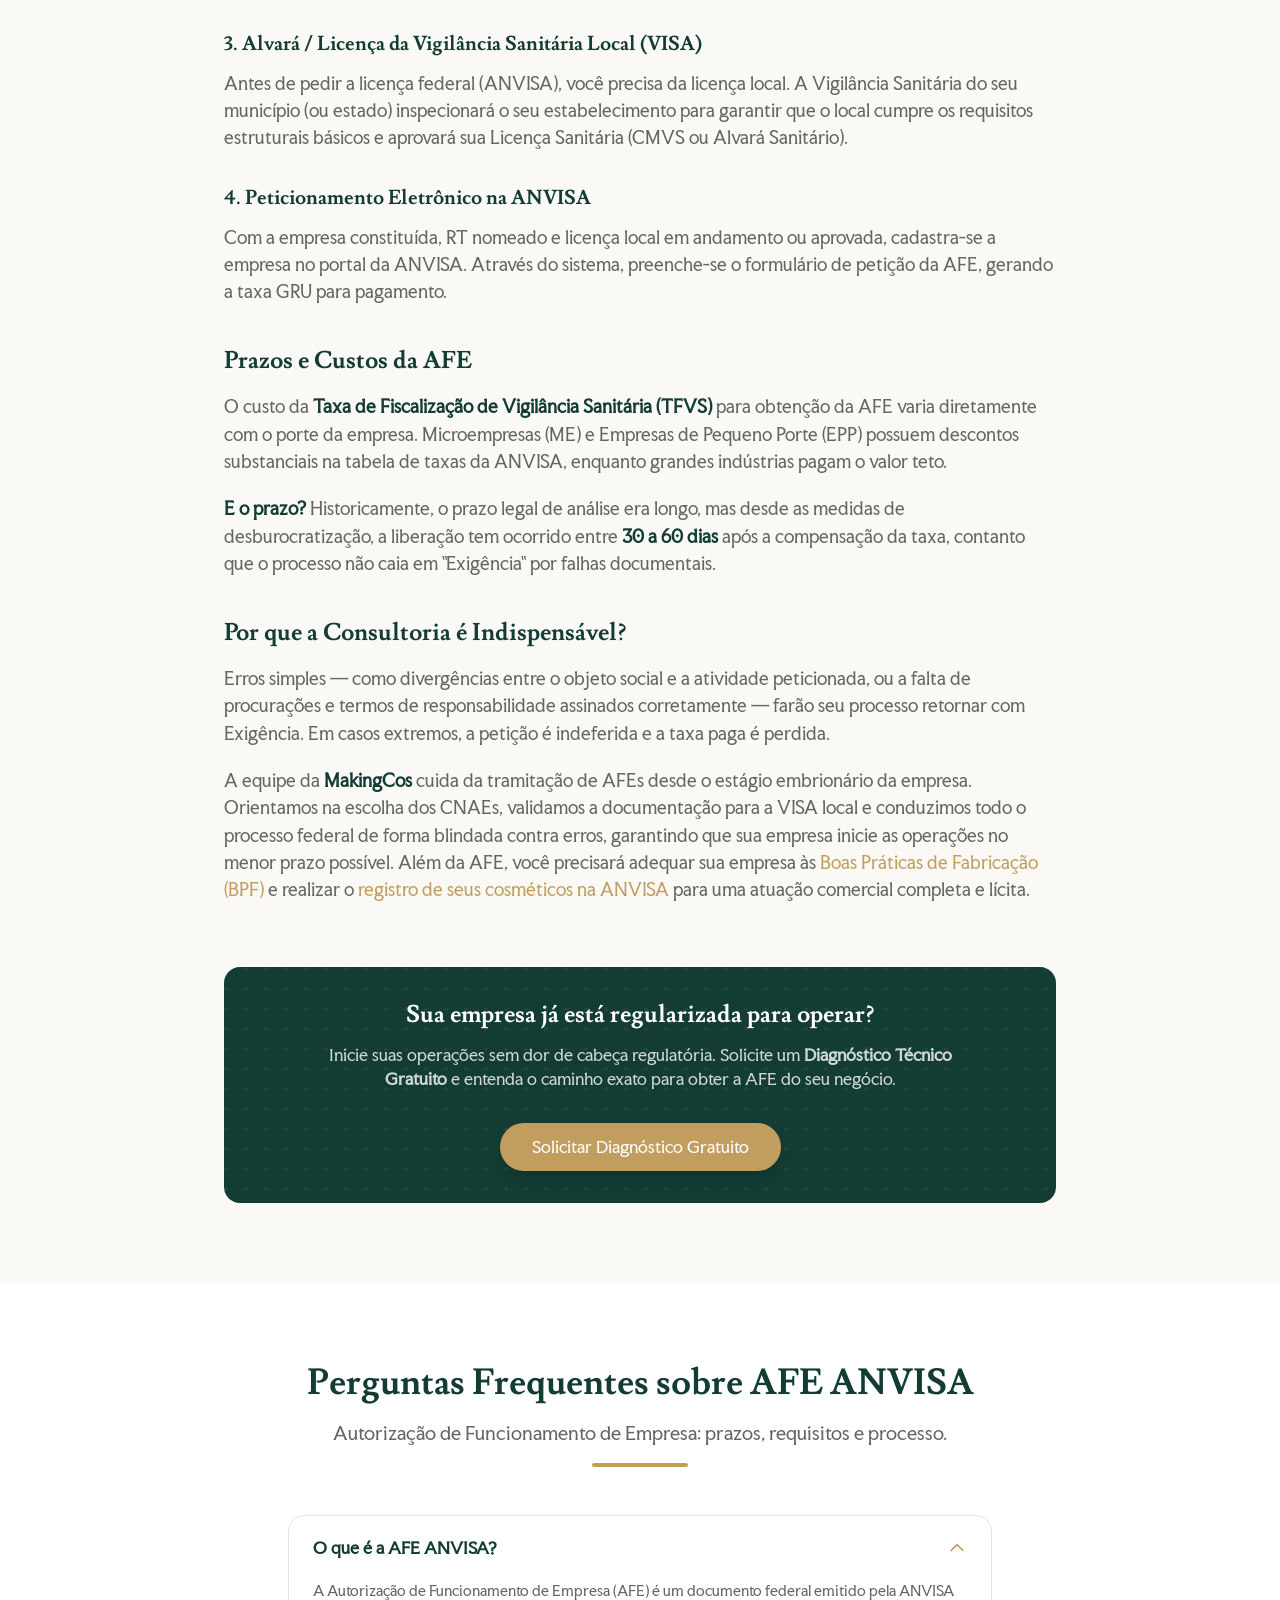
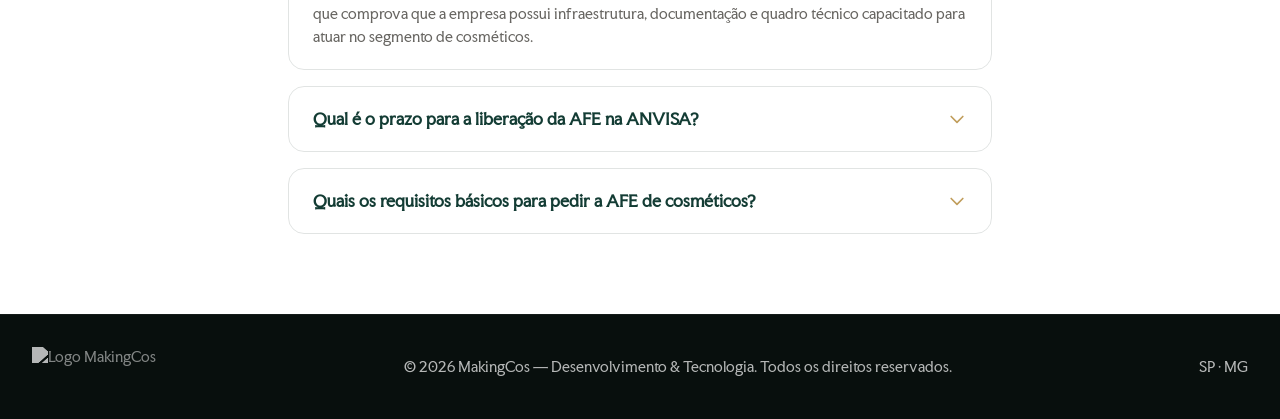
==== commit 5cab129b: "seo config" ====
--- a/artigo-afe-anvisa.html
+++ b/artigo-afe-anvisa.html
@@ -6,7 +6,15 @@
     
     <!-- SEO Básico -->
     <title>AFE ANVISA para Cosméticos: Como obter e Custos | MakingCos</title>
+    <link rel="icon" type="image/webp" href="./media/makingcos-icon.webp">
     <meta name="description" content="Aprenda o passo a passo para obter a AFE ANVISA para empresas de cosméticos. Descubra os requisitos, prazos, taxas e como agilizar sua autorização.">
+    
+    <!-- Canonical & Open Graph -->
+    <link rel="canonical" href="https://makingcos.com.br/artigo-afe-anvisa.html">
+    <meta property="og:type"        content="article">
+    <meta property="og:url"         content="https://makingcos.com.br/artigo-afe-anvisa.html">
+    <meta property="og:title"       content="AFE ANVISA para Cosméticos: Como obter e Custos | MakingCos">
+    <meta property="og:description" content="Aprenda o passo a passo para obter a AFE ANVISA para empresas de cosméticos. Descubra os requisitos, prazos, taxas e como agilizar sua autorização.">
     
     <!-- Dados Estruturados: Artigo e FAQ (GEO/SEO) -->
     <script type="application/ld+json">
@@ -74,39 +82,17 @@
     <link rel="preconnect" href="https://fonts.gstatic.com" crossorigin>
     <link href="https://fonts.googleapis.com/css2?family=Faculty+Glyphic&family=Lusitana:wght@400;700&display=swap" rel="stylesheet">
 
-    <script src="https://cdn.tailwindcss.com"></script>
+    <link rel="stylesheet" href="output.css">
+
+    <!-- Google tag (gtag.js) -->
+    <script async src="https://www.googletagmanager.com/gtag/js?id=AW-18187094049"></script>
     <script>
-        tailwind.config = {
-            theme: {
-                extend: {
-                    colors: {
-                        primary: '#133C34',
-                        accent: '#C19E5D',
-                        offwhite: '#FAF9F5',
-                        textgrey: '#676561',
-                        muted: '#6A7A75',
-                    },
-                    fontFamily: {
-                        serif: ['Lusitana', 'serif'],
-                        sans: ['"Faculty Glyphic"', 'sans-serif'],
-                    }
-                }
-            }
-        }
+      window.dataLayer = window.dataLayer || [];
+      function gtag(){dataLayer.push(arguments);}
+      gtag('js', new Date());
+
+      gtag('config', 'AW-18187094049');
     </script>
-    <style type="text/tailwindcss">
-        @layer utilities {
-            .glass-header {
-                @apply bg-offwhite/90 backdrop-blur-md border-b border-muted/20;
-            }
-            .prose h2 { @apply text-2xl font-serif font-bold text-primary mt-10 mb-4; }
-            .prose h3 { @apply text-xl font-serif font-bold text-primary mt-8 mb-3; }
-            .prose p { @apply text-textgrey font-sans mb-5 leading-relaxed text-[1.05rem]; }
-            .prose ul { @apply list-disc list-inside text-textgrey font-sans mb-6 pl-4 space-y-2; }
-            .prose strong { @apply font-bold text-primary; }
-            .prose a { @apply text-accent hover:underline font-medium; }
-        }
-    </style>
 </head>
 
 <body class="bg-offwhite text-textgrey font-sans antialiased">
@@ -158,7 +144,7 @@
                 <div class="flex items-center justify-center gap-4 text-sm text-muted font-sans">
                     <span class="flex items-center gap-1"><svg class="w-4 h-4" fill="none" stroke="currentColor" viewBox="0 0 24 24"><path stroke-linecap="round" stroke-linejoin="round" stroke-width="2" d="M8 7V3m8 4V3m-9 8h10M5 21h14a2 2 0 002-2V7a2 2 0 00-2-2H5a2 2 0 00-2 2v12a2 2 0 002 2z"></path></svg> 23 de Junho, 2026</span>
                     <span>•</span>
-                    <span>Por <strong class="text-primary">Equipe MakingCos</strong></span>
+                    <span>Por <strong class="text-primary">Equipe MakingCos, Especialistas em Assuntos Regulatórios</strong></span>
                     <span>•</span>
                     <span>5 min de leitura</span>
                 </div>
@@ -166,7 +152,7 @@
 
             <!-- Imagem de Destaque -->
             <div class="w-full h-64 md:h-96 bg-primary/5 rounded-2xl border border-muted/20 mb-12 flex items-center justify-center overflow-hidden">
-                <img src="./media/hero-afe-anvisa.webp" alt="Autorização de Funcionamento de Empresa (AFE) na ANVISA" class="w-full h-full object-cover">
+                <img src="./media/hero-afe-anvisa.webp" alt="Autorização de Funcionamento de Empresa (AFE) na ANVISA" width="auto" height="384" loading="lazy" class="w-full h-full object-cover">
             </div>
 
             <article class="prose max-w-none">
@@ -198,7 +184,7 @@
 
                 <h2>Por que a Consultoria é Indispensável?</h2>
                 <p>Erros simples — como divergências entre o objeto social e a atividade peticionada, ou a falta de procurações e termos de responsabilidade assinados corretamente — farão seu processo retornar com Exigência. Em casos extremos, a petição é indeferida e a taxa paga é perdida.</p>
-                <p>A equipe da <strong>MakingCos</strong> cuida da tramitação de AFEs desde o estágio embrionário da empresa. Orientamos na escolha dos CNAEs, validamos a documentação para a VISA local e conduzimos todo o processo federal de forma blindada contra erros, garantindo que sua empresa inicie as operações no menor prazo possível.</p>
+                <p>A equipe da <strong>MakingCos</strong> cuida da tramitação de AFEs desde o estágio embrionário da empresa. Orientamos na escolha dos CNAEs, validamos a documentação para a VISA local e conduzimos todo o processo federal de forma blindada contra erros, garantindo que sua empresa inicie as operações no menor prazo possível. Além da AFE, você precisará adequar sua empresa às <a href="artigo-bpf-cosmeticos.html">Boas Práticas de Fabricação (BPF)</a> e realizar o <a href="artigo-registro-anvisa.html">registro de seus cosméticos na ANVISA</a> para uma atuação comercial completa e lícita.</p>
             </article>
 
             <div class="mt-16 bg-primary rounded-2xl p-8 relative overflow-hidden">
@@ -265,7 +251,7 @@
     <footer class="bg-[#080f0d] text-white/70 py-8 border-t border-white/5">
         <div class="max-w-7xl mx-auto px-4 sm:px-6 lg:px-8 flex flex-col md:flex-row items-center justify-between gap-4 text-sm font-sans">
             <a href="index.html">
-                <img src="./media/makingcos.webp" alt="Logo MakingCos" class="h-10" style="filter: brightness(0) invert(1); opacity: 0.7;">
+                <img src="./media/makingcos.webp" alt="Logo MakingCos" loading="lazy" width="auto" height="40" class="h-10" style="filter: brightness(0) invert(1); opacity: 0.7;">
             </a>
             <p>&copy; 2026 MakingCos — Desenvolvimento &amp; Tecnologia. Todos os direitos reservados.</p>
             <span>SP · MG</span>
--- a/output.css
+++ b/output.css
@@ -0,0 +1,1587 @@
+/*! tailwindcss v4.3.2 | MIT License | https://tailwindcss.com */
+@layer properties;
+@layer theme, base, components, utilities;
+@layer theme {
+  :root, :host {
+    --font-sans: "Faculty Glyphic", sans-serif;
+    --font-serif: "Lusitana", serif;
+    --font-mono: ui-monospace, SFMono-Regular, Menlo, Monaco, Consolas, "Liberation Mono",
+      "Courier New", monospace;
+    --color-gray-200: oklch(92.8% 0.006 264.531);
+    --color-gray-500: oklch(55.1% 0.027 264.364);
+    --color-black: #000;
+    --color-white: #fff;
+    --spacing: 0.25rem;
+    --container-2xl: 42rem;
+    --container-3xl: 48rem;
+    --container-4xl: 56rem;
+    --container-7xl: 80rem;
+    --text-xs: 0.75rem;
+    --text-xs--line-height: calc(1 / 0.75);
+    --text-sm: 0.875rem;
+    --text-sm--line-height: calc(1.25 / 0.875);
+    --text-lg: 1.125rem;
+    --text-lg--line-height: calc(1.75 / 1.125);
+    --text-xl: 1.25rem;
+    --text-xl--line-height: calc(1.75 / 1.25);
+    --text-2xl: 1.5rem;
+    --text-2xl--line-height: calc(2 / 1.5);
+    --text-3xl: 1.875rem;
+    --text-3xl--line-height: calc(2.25 / 1.875);
+    --text-4xl: 2.25rem;
+    --text-4xl--line-height: calc(2.5 / 2.25);
+    --text-5xl: 3rem;
+    --text-5xl--line-height: 1;
+    --text-6xl: 3.75rem;
+    --text-6xl--line-height: 1;
+    --font-weight-medium: 500;
+    --font-weight-bold: 700;
+    --tracking-wide: 0.025em;
+    --tracking-wider: 0.05em;
+    --tracking-widest: 0.1em;
+    --leading-tight: 1.25;
+    --leading-relaxed: 1.625;
+    --radius-lg: 0.5rem;
+    --radius-xl: 0.75rem;
+    --radius-2xl: 1rem;
+    --radius-3xl: 1.5rem;
+    --ease-out: cubic-bezier(0, 0, 0.2, 1);
+    --ease-in-out: cubic-bezier(0.4, 0, 0.2, 1);
+    --blur-md: 12px;
+    --blur-2xl: 40px;
+    --default-transition-duration: 150ms;
+    --default-transition-timing-function: cubic-bezier(0.4, 0, 0.2, 1);
+    --default-font-family: var(--font-sans);
+    --default-mono-font-family: var(--font-mono);
+    --color-primary: #133C34;
+    --color-accent: #C19E5D;
+    --color-offwhite: #FAF9F5;
+    --color-textgrey: #676561;
+    --color-muted: #6A7A75;
+  }
+}
+@layer base {
+  *, ::after, ::before, ::backdrop, ::file-selector-button {
+    box-sizing: border-box;
+    margin: 0;
+    padding: 0;
+    border: 0 solid;
+  }
+  html, :host {
+    line-height: 1.5;
+    -webkit-text-size-adjust: 100%;
+    tab-size: 4;
+    font-family: var(--default-font-family, ui-sans-serif, system-ui, sans-serif, "Apple Color Emoji", "Segoe UI Emoji", "Segoe UI Symbol", "Noto Color Emoji");
+    font-feature-settings: var(--default-font-feature-settings, normal);
+    font-variation-settings: var(--default-font-variation-settings, normal);
+    -webkit-tap-highlight-color: transparent;
+  }
+  hr {
+    height: 0;
+    color: inherit;
+    border-top-width: 1px;
+  }
+  abbr:where([title]) {
+    -webkit-text-decoration: underline dotted;
+    text-decoration: underline dotted;
+  }
+  h1, h2, h3, h4, h5, h6 {
+    font-size: inherit;
+    font-weight: inherit;
+  }
+  a {
+    color: inherit;
+    -webkit-text-decoration: inherit;
+    text-decoration: inherit;
+  }
+  b, strong {
+    font-weight: bolder;
+  }
+  code, kbd, samp, pre {
+    font-family: var(--default-mono-font-family, ui-monospace, SFMono-Regular, Menlo, Monaco, Consolas, "Liberation Mono", "Courier New", monospace);
+    font-feature-settings: var(--default-mono-font-feature-settings, normal);
+    font-variation-settings: var(--default-mono-font-variation-settings, normal);
+    font-size: 1em;
+  }
+  small {
+    font-size: 80%;
+  }
+  sub, sup {
+    font-size: 75%;
+    line-height: 0;
+    position: relative;
+    vertical-align: baseline;
+  }
+  sub {
+    bottom: -0.25em;
+  }
+  sup {
+    top: -0.5em;
+  }
+  table {
+    text-indent: 0;
+    border-color: inherit;
+    border-collapse: collapse;
+  }
+  :-moz-focusring {
+    outline: auto;
+  }
+  progress {
+    vertical-align: baseline;
+  }
+  summary {
+    display: list-item;
+  }
+  ol, ul, menu {
+    list-style: none;
+  }
+  img, svg, video, canvas, audio, iframe, embed, object {
+    display: block;
+    vertical-align: middle;
+  }
+  img, video {
+    max-width: 100%;
+    height: auto;
+  }
+  button, input, select, optgroup, textarea, ::file-selector-button {
+    font: inherit;
+    font-feature-settings: inherit;
+    font-variation-settings: inherit;
+    letter-spacing: inherit;
+    color: inherit;
+    border-radius: 0;
+    background-color: transparent;
+    opacity: 1;
+  }
+  :where(select:is([multiple], [size])) optgroup {
+    font-weight: bolder;
+  }
+  :where(select:is([multiple], [size])) optgroup option {
+    padding-inline-start: 20px;
+  }
+  ::file-selector-button {
+    margin-inline-end: 4px;
+  }
+  ::placeholder {
+    opacity: 1;
+  }
+  @supports (not (-webkit-appearance: -apple-pay-button))  or (contain-intrinsic-size: 1px) {
+    ::placeholder {
+      color: currentcolor;
+      @supports (color: color-mix(in lab, red, red)) {
+        color: color-mix(in oklab, currentcolor 50%, transparent);
+      }
+    }
+  }
+  textarea {
+    resize: vertical;
+  }
+  ::-webkit-search-decoration {
+    -webkit-appearance: none;
+  }
+  ::-webkit-date-and-time-value {
+    min-height: 1lh;
+    text-align: inherit;
+  }
+  ::-webkit-datetime-edit {
+    display: inline-flex;
+  }
+  ::-webkit-datetime-edit-fields-wrapper {
+    padding: 0;
+  }
+  ::-webkit-datetime-edit, ::-webkit-datetime-edit-year-field, ::-webkit-datetime-edit-month-field, ::-webkit-datetime-edit-day-field, ::-webkit-datetime-edit-hour-field, ::-webkit-datetime-edit-minute-field, ::-webkit-datetime-edit-second-field, ::-webkit-datetime-edit-millisecond-field, ::-webkit-datetime-edit-meridiem-field {
+    padding-block: 0;
+  }
+  ::-webkit-calendar-picker-indicator {
+    line-height: 1;
+  }
+  :-moz-ui-invalid {
+    box-shadow: none;
+  }
+  button, input:where([type="button"], [type="reset"], [type="submit"]), ::file-selector-button {
+    appearance: button;
+  }
+  ::-webkit-inner-spin-button, ::-webkit-outer-spin-button {
+    height: auto;
+  }
+  [hidden]:where(:not([hidden="until-found"])) {
+    display: none !important;
+  }
+}
+@layer utilities {
+  .visible {
+    visibility: visible;
+  }
+  .absolute {
+    position: absolute;
+  }
+  .fixed {
+    position: fixed;
+  }
+  .relative {
+    position: relative;
+  }
+  .inset-0 {
+    inset: 0;
+  }
+  .top-0 {
+    top: 0;
+  }
+  .-z-10 {
+    z-index: calc(10 * -1);
+  }
+  .z-10 {
+    z-index: 10;
+  }
+  .z-50 {
+    z-index: 50;
+  }
+  .order-1 {
+    order: 1;
+  }
+  .order-2 {
+    order: 2;
+  }
+  .m-0 {
+    margin: 0;
+  }
+  .mx-auto {
+    margin-inline: auto;
+  }
+  .my-4 {
+    margin-block: calc(var(--spacing) * 4);
+  }
+  .mt-1 {
+    margin-top: var(--spacing);
+  }
+  .mt-2 {
+    margin-top: calc(var(--spacing) * 2);
+  }
+  .mt-4 {
+    margin-top: calc(var(--spacing) * 4);
+  }
+  .mt-6 {
+    margin-top: calc(var(--spacing) * 6);
+  }
+  .mt-8 {
+    margin-top: calc(var(--spacing) * 8);
+  }
+  .mt-10 {
+    margin-top: calc(var(--spacing) * 10);
+  }
+  .mt-16 {
+    margin-top: calc(var(--spacing) * 16);
+  }
+  .mb-1 {
+    margin-bottom: var(--spacing);
+  }
+  .mb-3 {
+    margin-bottom: calc(var(--spacing) * 3);
+  }
+  .mb-4 {
+    margin-bottom: calc(var(--spacing) * 4);
+  }
+  .mb-5 {
+    margin-bottom: calc(var(--spacing) * 5);
+  }
+  .mb-6 {
+    margin-bottom: calc(var(--spacing) * 6);
+  }
+  .mb-7 {
+    margin-bottom: calc(var(--spacing) * 7);
+  }
+  .mb-8 {
+    margin-bottom: calc(var(--spacing) * 8);
+  }
+  .mb-10 {
+    margin-bottom: calc(var(--spacing) * 10);
+  }
+  .mb-12 {
+    margin-bottom: calc(var(--spacing) * 12);
+  }
+  .mb-14 {
+    margin-bottom: calc(var(--spacing) * 14);
+  }
+  .mb-16 {
+    margin-bottom: calc(var(--spacing) * 16);
+  }
+  .block {
+    display: block;
+  }
+  .flex {
+    display: flex;
+  }
+  .grid {
+    display: grid;
+  }
+  .hidden {
+    display: none;
+  }
+  .inline {
+    display: inline;
+  }
+  .inline-block {
+    display: inline-block;
+  }
+  .inline-flex {
+    display: inline-flex;
+  }
+  .h-0\.5 {
+    height: calc(var(--spacing) * 0.5);
+  }
+  .h-1 {
+    height: var(--spacing);
+  }
+  .h-3\.5 {
+    height: calc(var(--spacing) * 3.5);
+  }
+  .h-4 {
+    height: calc(var(--spacing) * 4);
+  }
+  .h-5 {
+    height: calc(var(--spacing) * 5);
+  }
+  .h-8 {
+    height: calc(var(--spacing) * 8);
+  }
+  .h-10 {
+    height: calc(var(--spacing) * 10);
+  }
+  .h-16 {
+    height: calc(var(--spacing) * 16);
+  }
+  .h-20 {
+    height: calc(var(--spacing) * 20);
+  }
+  .h-64 {
+    height: calc(var(--spacing) * 64);
+  }
+  .h-\[400px\] {
+    height: 400px;
+  }
+  .h-\[420px\] {
+    height: 420px;
+  }
+  .h-full {
+    height: 100%;
+  }
+  .h-px {
+    height: 1px;
+  }
+  .w-3\.5 {
+    width: calc(var(--spacing) * 3.5);
+  }
+  .w-4 {
+    width: calc(var(--spacing) * 4);
+  }
+  .w-5 {
+    width: calc(var(--spacing) * 5);
+  }
+  .w-6 {
+    width: calc(var(--spacing) * 6);
+  }
+  .w-8 {
+    width: calc(var(--spacing) * 8);
+  }
+  .w-10 {
+    width: calc(var(--spacing) * 10);
+  }
+  .w-16 {
+    width: calc(var(--spacing) * 16);
+  }
+  .w-24 {
+    width: calc(var(--spacing) * 24);
+  }
+  .w-full {
+    width: 100%;
+  }
+  .max-w-2xl {
+    max-width: var(--container-2xl);
+  }
+  .max-w-3xl {
+    max-width: var(--container-3xl);
+  }
+  .max-w-4xl {
+    max-width: var(--container-4xl);
+  }
+  .max-w-7xl {
+    max-width: var(--container-7xl);
+  }
+  .max-w-none {
+    max-width: none;
+  }
+  .flex-1 {
+    flex: 1;
+  }
+  .flex-shrink {
+    flex-shrink: 1;
+  }
+  .flex-shrink-0 {
+    flex-shrink: 0;
+  }
+  .shrink {
+    flex-shrink: 1;
+  }
+  .shrink-0 {
+    flex-shrink: 0;
+  }
+  .flex-grow {
+    flex-grow: 1;
+  }
+  .transform {
+    transform: var(--tw-rotate-x,) var(--tw-rotate-y,) var(--tw-rotate-z,) var(--tw-skew-x,) var(--tw-skew-y,);
+  }
+  .cursor-pointer {
+    cursor: pointer;
+  }
+  .scroll-mt-20 {
+    scroll-margin-top: calc(var(--spacing) * 20);
+  }
+  .list-inside {
+    list-style-position: inside;
+  }
+  .list-disc {
+    list-style-type: disc;
+  }
+  .grid-cols-1 {
+    grid-template-columns: repeat(1, minmax(0, 1fr));
+  }
+  .grid-cols-2 {
+    grid-template-columns: repeat(2, minmax(0, 1fr));
+  }
+  .flex-col {
+    flex-direction: column;
+  }
+  .flex-wrap {
+    flex-wrap: wrap;
+  }
+  .items-center {
+    align-items: center;
+  }
+  .items-start {
+    align-items: flex-start;
+  }
+  .justify-between {
+    justify-content: space-between;
+  }
+  .justify-center {
+    justify-content: center;
+  }
+  .justify-start {
+    justify-content: flex-start;
+  }
+  .gap-1 {
+    gap: var(--spacing);
+  }
+  .gap-1\.5 {
+    gap: calc(var(--spacing) * 1.5);
+  }
+  .gap-2 {
+    gap: calc(var(--spacing) * 2);
+  }
+  .gap-3 {
+    gap: calc(var(--spacing) * 3);
+  }
+  .gap-4 {
+    gap: calc(var(--spacing) * 4);
+  }
+  .gap-6 {
+    gap: calc(var(--spacing) * 6);
+  }
+  .gap-8 {
+    gap: calc(var(--spacing) * 8);
+  }
+  .gap-12 {
+    gap: calc(var(--spacing) * 12);
+  }
+  .space-y-2 {
+    :where(& > :not(:last-child)) {
+      --tw-space-y-reverse: 0;
+      margin-block-start: calc(calc(var(--spacing) * 2) * var(--tw-space-y-reverse));
+      margin-block-end: calc(calc(var(--spacing) * 2) * calc(1 - var(--tw-space-y-reverse)));
+    }
+  }
+  .space-y-3 {
+    :where(& > :not(:last-child)) {
+      --tw-space-y-reverse: 0;
+      margin-block-start: calc(calc(var(--spacing) * 3) * var(--tw-space-y-reverse));
+      margin-block-end: calc(calc(var(--spacing) * 3) * calc(1 - var(--tw-space-y-reverse)));
+    }
+  }
+  .space-y-4 {
+    :where(& > :not(:last-child)) {
+      --tw-space-y-reverse: 0;
+      margin-block-start: calc(calc(var(--spacing) * 4) * var(--tw-space-y-reverse));
+      margin-block-end: calc(calc(var(--spacing) * 4) * calc(1 - var(--tw-space-y-reverse)));
+    }
+  }
+  .space-y-5 {
+    :where(& > :not(:last-child)) {
+      --tw-space-y-reverse: 0;
+      margin-block-start: calc(calc(var(--spacing) * 5) * var(--tw-space-y-reverse));
+      margin-block-end: calc(calc(var(--spacing) * 5) * calc(1 - var(--tw-space-y-reverse)));
+    }
+  }
+  .space-x-8 {
+    :where(& > :not(:last-child)) {
+      --tw-space-x-reverse: 0;
+      margin-inline-start: calc(calc(var(--spacing) * 8) * var(--tw-space-x-reverse));
+      margin-inline-end: calc(calc(var(--spacing) * 8) * calc(1 - var(--tw-space-x-reverse)));
+    }
+  }
+  .overflow-hidden {
+    overflow: hidden;
+  }
+  .overflow-x-hidden {
+    overflow-x: hidden;
+  }
+  .rounded-2xl {
+    border-radius: var(--radius-2xl);
+  }
+  .rounded-3xl {
+    border-radius: var(--radius-3xl);
+  }
+  .rounded-full {
+    border-radius: calc(infinity * 1px);
+  }
+  .rounded-xl {
+    border-radius: var(--radius-xl);
+  }
+  .border {
+    border-style: var(--tw-border-style);
+    border-width: 1px;
+  }
+  .border-t {
+    border-top-style: var(--tw-border-style);
+    border-top-width: 1px;
+  }
+  .border-t-4 {
+    border-top-style: var(--tw-border-style);
+    border-top-width: 4px;
+  }
+  .border-b {
+    border-bottom-style: var(--tw-border-style);
+    border-bottom-width: 1px;
+  }
+  .border-b-2 {
+    border-bottom-style: var(--tw-border-style);
+    border-bottom-width: 2px;
+  }
+  .border-l-4 {
+    border-left-style: var(--tw-border-style);
+    border-left-width: 4px;
+  }
+  .border-accent {
+    border-color: var(--color-accent);
+  }
+  .border-accent\/30 {
+    border-color: color-mix(in srgb, #C19E5D 30%, transparent);
+    @supports (color: color-mix(in lab, red, red)) {
+      border-color: color-mix(in oklab, var(--color-accent) 30%, transparent);
+    }
+  }
+  .border-muted\/10 {
+    border-color: color-mix(in srgb, #6A7A75 10%, transparent);
+    @supports (color: color-mix(in lab, red, red)) {
+      border-color: color-mix(in oklab, var(--color-muted) 10%, transparent);
+    }
+  }
+  .border-muted\/20 {
+    border-color: color-mix(in srgb, #6A7A75 20%, transparent);
+    @supports (color: color-mix(in lab, red, red)) {
+      border-color: color-mix(in oklab, var(--color-muted) 20%, transparent);
+    }
+  }
+  .border-white\/5 {
+    border-color: color-mix(in srgb, #fff 5%, transparent);
+    @supports (color: color-mix(in lab, red, red)) {
+      border-color: color-mix(in oklab, var(--color-white) 5%, transparent);
+    }
+  }
+  .border-t-accent {
+    border-top-color: var(--color-accent);
+  }
+  .bg-\[\#080f0d\] {
+    background-color: #080f0d;
+  }
+  .bg-\[\#133C34\]\/10 {
+    background-color: color-mix(in oklab, #133C34 10%, transparent);
+  }
+  .bg-accent {
+    background-color: var(--color-accent);
+  }
+  .bg-accent\/5 {
+    background-color: color-mix(in srgb, #C19E5D 5%, transparent);
+    @supports (color: color-mix(in lab, red, red)) {
+      background-color: color-mix(in oklab, var(--color-accent) 5%, transparent);
+    }
+  }
+  .bg-accent\/8 {
+    background-color: color-mix(in srgb, #C19E5D 8%, transparent);
+    @supports (color: color-mix(in lab, red, red)) {
+      background-color: color-mix(in oklab, var(--color-accent) 8%, transparent);
+    }
+  }
+  .bg-accent\/10 {
+    background-color: color-mix(in srgb, #C19E5D 10%, transparent);
+    @supports (color: color-mix(in lab, red, red)) {
+      background-color: color-mix(in oklab, var(--color-accent) 10%, transparent);
+    }
+  }
+  .bg-black {
+    background-color: var(--color-black);
+  }
+  .bg-offwhite {
+    background-color: var(--color-offwhite);
+  }
+  .bg-offwhite\/90 {
+    background-color: color-mix(in srgb, #FAF9F5 90%, transparent);
+    @supports (color: color-mix(in lab, red, red)) {
+      background-color: color-mix(in oklab, var(--color-offwhite) 90%, transparent);
+    }
+  }
+  .bg-primary {
+    background-color: var(--color-primary);
+  }
+  .bg-primary\/5 {
+    background-color: color-mix(in srgb, #133C34 5%, transparent);
+    @supports (color: color-mix(in lab, red, red)) {
+      background-color: color-mix(in oklab, var(--color-primary) 5%, transparent);
+    }
+  }
+  .bg-white {
+    background-color: var(--color-white);
+  }
+  .bg-white\/10 {
+    background-color: color-mix(in srgb, #fff 10%, transparent);
+    @supports (color: color-mix(in lab, red, red)) {
+      background-color: color-mix(in oklab, var(--color-white) 10%, transparent);
+    }
+  }
+  .bg-white\/95 {
+    background-color: color-mix(in srgb, #fff 95%, transparent);
+    @supports (color: color-mix(in lab, red, red)) {
+      background-color: color-mix(in oklab, var(--color-white) 95%, transparent);
+    }
+  }
+  .bg-\[url\(\'data\:image\/svg\+xml\;base64\,PHN2ZyB3aWR0aD0iMjAiIGhlaWdodD0iMjAiIHhtbG5zPSJodHRwOi8vd3d3LnczLm9yZy8yMDAwL3N2ZyI\+PGNpcmNsZSBjeD0iMiIgY3k9IjIiIHI9IjIiIGZpbGw9IiNDMTlFNUQiLz48L3N2Zz4\=\'\)\] {
+    background-image: url('[data-uri]');
+  }
+  .object-cover {
+    object-fit: cover;
+  }
+  .p-2 {
+    padding: calc(var(--spacing) * 2);
+  }
+  .p-6 {
+    padding: calc(var(--spacing) * 6);
+  }
+  .p-8 {
+    padding: calc(var(--spacing) * 8);
+  }
+  .px-3 {
+    padding-inline: calc(var(--spacing) * 3);
+  }
+  .px-4 {
+    padding-inline: calc(var(--spacing) * 4);
+  }
+  .px-5 {
+    padding-inline: calc(var(--spacing) * 5);
+  }
+  .px-6 {
+    padding-inline: calc(var(--spacing) * 6);
+  }
+  .px-8 {
+    padding-inline: calc(var(--spacing) * 8);
+  }
+  .py-1 {
+    padding-block: var(--spacing);
+  }
+  .py-2 {
+    padding-block: calc(var(--spacing) * 2);
+  }
+  .py-3 {
+    padding-block: calc(var(--spacing) * 3);
+  }
+  .py-4 {
+    padding-block: calc(var(--spacing) * 4);
+  }
+  .py-5 {
+    padding-block: calc(var(--spacing) * 5);
+  }
+  .py-8 {
+    padding-block: calc(var(--spacing) * 8);
+  }
+  .py-20 {
+    padding-block: calc(var(--spacing) * 20);
+  }
+  .py-24 {
+    padding-block: calc(var(--spacing) * 24);
+  }
+  .pt-2 {
+    padding-top: calc(var(--spacing) * 2);
+  }
+  .pt-20 {
+    padding-top: calc(var(--spacing) * 20);
+  }
+  .pt-28 {
+    padding-top: calc(var(--spacing) * 28);
+  }
+  .pb-5 {
+    padding-bottom: calc(var(--spacing) * 5);
+  }
+  .pb-20 {
+    padding-bottom: calc(var(--spacing) * 20);
+  }
+  .pl-4 {
+    padding-left: calc(var(--spacing) * 4);
+  }
+  .text-center {
+    text-align: center;
+  }
+  .text-left {
+    text-align: left;
+  }
+  .font-sans {
+    font-family: var(--font-sans);
+  }
+  .font-serif {
+    font-family: var(--font-serif);
+  }
+  .text-2xl {
+    font-size: var(--text-2xl);
+    line-height: var(--tw-leading, var(--text-2xl--line-height));
+  }
+  .text-3xl {
+    font-size: var(--text-3xl);
+    line-height: var(--tw-leading, var(--text-3xl--line-height));
+  }
+  .text-4xl {
+    font-size: var(--text-4xl);
+    line-height: var(--tw-leading, var(--text-4xl--line-height));
+  }
+  .text-lg {
+    font-size: var(--text-lg);
+    line-height: var(--tw-leading, var(--text-lg--line-height));
+  }
+  .text-sm {
+    font-size: var(--text-sm);
+    line-height: var(--tw-leading, var(--text-sm--line-height));
+  }
+  .text-xl {
+    font-size: var(--text-xl);
+    line-height: var(--tw-leading, var(--text-xl--line-height));
+  }
+  .text-xs {
+    font-size: var(--text-xs);
+    line-height: var(--tw-leading, var(--text-xs--line-height));
+  }
+  .leading-relaxed {
+    --tw-leading: var(--leading-relaxed);
+    line-height: var(--leading-relaxed);
+  }
+  .leading-tight {
+    --tw-leading: var(--leading-tight);
+    line-height: var(--leading-tight);
+  }
+  .font-bold {
+    --tw-font-weight: var(--font-weight-bold);
+    font-weight: var(--font-weight-bold);
+  }
+  .font-medium {
+    --tw-font-weight: var(--font-weight-medium);
+    font-weight: var(--font-weight-medium);
+  }
+  .tracking-wide {
+    --tw-tracking: var(--tracking-wide);
+    letter-spacing: var(--tracking-wide);
+  }
+  .tracking-wider {
+    --tw-tracking: var(--tracking-wider);
+    letter-spacing: var(--tracking-wider);
+  }
+  .tracking-widest {
+    --tw-tracking: var(--tracking-widest);
+    letter-spacing: var(--tracking-widest);
+  }
+  .text-\[\#133C34\] {
+    color: #133C34;
+  }
+  .text-accent {
+    color: var(--color-accent);
+  }
+  .text-accent\/60 {
+    color: color-mix(in srgb, #C19E5D 60%, transparent);
+    @supports (color: color-mix(in lab, red, red)) {
+      color: color-mix(in oklab, var(--color-accent) 60%, transparent);
+    }
+  }
+  .text-muted {
+    color: var(--color-muted);
+  }
+  .text-primary {
+    color: var(--color-primary);
+  }
+  .text-textgrey {
+    color: var(--color-textgrey);
+  }
+  .text-white {
+    color: var(--color-white);
+  }
+  .text-white\/30 {
+    color: color-mix(in srgb, #fff 30%, transparent);
+    @supports (color: color-mix(in lab, red, red)) {
+      color: color-mix(in oklab, var(--color-white) 30%, transparent);
+    }
+  }
+  .text-white\/50 {
+    color: color-mix(in srgb, #fff 50%, transparent);
+    @supports (color: color-mix(in lab, red, red)) {
+      color: color-mix(in oklab, var(--color-white) 50%, transparent);
+    }
+  }
+  .text-white\/65 {
+    color: color-mix(in srgb, #fff 65%, transparent);
+    @supports (color: color-mix(in lab, red, red)) {
+      color: color-mix(in oklab, var(--color-white) 65%, transparent);
+    }
+  }
+  .text-white\/70 {
+    color: color-mix(in srgb, #fff 70%, transparent);
+    @supports (color: color-mix(in lab, red, red)) {
+      color: color-mix(in oklab, var(--color-white) 70%, transparent);
+    }
+  }
+  .text-white\/80 {
+    color: color-mix(in srgb, #fff 80%, transparent);
+    @supports (color: color-mix(in lab, red, red)) {
+      color: color-mix(in oklab, var(--color-white) 80%, transparent);
+    }
+  }
+  .text-white\/90 {
+    color: color-mix(in srgb, #fff 90%, transparent);
+    @supports (color: color-mix(in lab, red, red)) {
+      color: color-mix(in oklab, var(--color-white) 90%, transparent);
+    }
+  }
+  .uppercase {
+    text-transform: uppercase;
+  }
+  .italic {
+    font-style: italic;
+  }
+  .antialiased {
+    -webkit-font-smoothing: antialiased;
+    -moz-osx-font-smoothing: grayscale;
+  }
+  .opacity-10 {
+    opacity: 10%;
+  }
+  .mix-blend-overlay {
+    mix-blend-mode: overlay;
+  }
+  .shadow {
+    --tw-shadow: 0 1px 3px 0 var(--tw-shadow-color, rgb(0 0 0 / 0.1)), 0 1px 2px -1px var(--tw-shadow-color, rgb(0 0 0 / 0.1));
+    box-shadow: var(--tw-inset-shadow), var(--tw-inset-ring-shadow), var(--tw-ring-offset-shadow), var(--tw-ring-shadow), var(--tw-shadow);
+  }
+  .shadow-lg {
+    --tw-shadow: 0 10px 15px -3px var(--tw-shadow-color, rgb(0 0 0 / 0.1)), 0 4px 6px -4px var(--tw-shadow-color, rgb(0 0 0 / 0.1));
+    box-shadow: var(--tw-inset-shadow), var(--tw-inset-ring-shadow), var(--tw-ring-offset-shadow), var(--tw-ring-shadow), var(--tw-shadow);
+  }
+  .shadow-md {
+    --tw-shadow: 0 4px 6px -1px var(--tw-shadow-color, rgb(0 0 0 / 0.1)), 0 2px 4px -2px var(--tw-shadow-color, rgb(0 0 0 / 0.1));
+    box-shadow: var(--tw-inset-shadow), var(--tw-inset-ring-shadow), var(--tw-ring-offset-shadow), var(--tw-ring-shadow), var(--tw-shadow);
+  }
+  .shadow-sm {
+    --tw-shadow: 0 1px 3px 0 var(--tw-shadow-color, rgb(0 0 0 / 0.1)), 0 1px 2px -1px var(--tw-shadow-color, rgb(0 0 0 / 0.1));
+    box-shadow: var(--tw-inset-shadow), var(--tw-inset-ring-shadow), var(--tw-ring-offset-shadow), var(--tw-ring-shadow), var(--tw-shadow);
+  }
+  .shadow\/glass {
+    --tw-shadow: 0 1px 3px 0 var(--tw-shadow-color, rgb(0 0 0 / 0.1)), 0 1px 2px -1px var(--tw-shadow-color, rgb(0 0 0 / 0.1));
+    box-shadow: var(--tw-inset-shadow), var(--tw-inset-ring-shadow), var(--tw-ring-offset-shadow), var(--tw-ring-shadow), var(--tw-shadow);
+  }
+  .ring {
+    --tw-ring-shadow: var(--tw-ring-inset,) 0 0 0 calc(1px + var(--tw-ring-offset-width)) var(--tw-ring-color, currentcolor);
+    box-shadow: var(--tw-inset-shadow), var(--tw-inset-ring-shadow), var(--tw-ring-offset-shadow), var(--tw-ring-shadow), var(--tw-shadow);
+  }
+  .shadow-accent\/20 {
+    --tw-shadow-color: color-mix(in srgb, #C19E5D 20%, transparent);
+    @supports (color: color-mix(in lab, red, red)) {
+      --tw-shadow-color: color-mix(in oklab, color-mix(in oklab, var(--color-accent) 20%, transparent) var(--tw-shadow-alpha), transparent);
+    }
+  }
+  .shadow-primary\/20 {
+    --tw-shadow-color: color-mix(in srgb, #133C34 20%, transparent);
+    @supports (color: color-mix(in lab, red, red)) {
+      --tw-shadow-color: color-mix(in oklab, color-mix(in oklab, var(--color-primary) 20%, transparent) var(--tw-shadow-alpha), transparent);
+    }
+  }
+  .outline {
+    outline-style: var(--tw-outline-style);
+    outline-width: 1px;
+  }
+  .blur {
+    --tw-blur: blur(8px);
+    filter: var(--tw-blur,) var(--tw-brightness,) var(--tw-contrast,) var(--tw-grayscale,) var(--tw-hue-rotate,) var(--tw-invert,) var(--tw-saturate,) var(--tw-sepia,) var(--tw-drop-shadow,);
+  }
+  .blur-2xl {
+    --tw-blur: blur(var(--blur-2xl));
+    filter: var(--tw-blur,) var(--tw-brightness,) var(--tw-contrast,) var(--tw-grayscale,) var(--tw-hue-rotate,) var(--tw-invert,) var(--tw-saturate,) var(--tw-sepia,) var(--tw-drop-shadow,);
+  }
+  .filter {
+    filter: var(--tw-blur,) var(--tw-brightness,) var(--tw-contrast,) var(--tw-grayscale,) var(--tw-hue-rotate,) var(--tw-invert,) var(--tw-saturate,) var(--tw-sepia,) var(--tw-drop-shadow,);
+  }
+  .backdrop-blur-md {
+    --tw-backdrop-blur: blur(var(--blur-md));
+    -webkit-backdrop-filter: var(--tw-backdrop-blur,) var(--tw-backdrop-brightness,) var(--tw-backdrop-contrast,) var(--tw-backdrop-grayscale,) var(--tw-backdrop-hue-rotate,) var(--tw-backdrop-invert,) var(--tw-backdrop-opacity,) var(--tw-backdrop-saturate,) var(--tw-backdrop-sepia,);
+    backdrop-filter: var(--tw-backdrop-blur,) var(--tw-backdrop-brightness,) var(--tw-backdrop-contrast,) var(--tw-backdrop-grayscale,) var(--tw-backdrop-hue-rotate,) var(--tw-backdrop-invert,) var(--tw-backdrop-opacity,) var(--tw-backdrop-saturate,) var(--tw-backdrop-sepia,);
+  }
+  .transition {
+    transition-property: color, background-color, border-color, outline-color, text-decoration-color, fill, stroke, --tw-gradient-from, --tw-gradient-via, --tw-gradient-to, opacity, box-shadow, transform, translate, scale, rotate, filter, -webkit-backdrop-filter, backdrop-filter, display, content-visibility, overlay, pointer-events;
+    transition-timing-function: var(--tw-ease, var(--default-transition-timing-function));
+    transition-duration: var(--tw-duration, var(--default-transition-duration));
+  }
+  .transition-all {
+    transition-property: all;
+    transition-timing-function: var(--tw-ease, var(--default-transition-timing-function));
+    transition-duration: var(--tw-duration, var(--default-transition-duration));
+  }
+  .transition-colors {
+    transition-property: color, background-color, border-color, outline-color, text-decoration-color, fill, stroke, --tw-gradient-from, --tw-gradient-via, --tw-gradient-to;
+    transition-timing-function: var(--tw-ease, var(--default-transition-timing-function));
+    transition-duration: var(--tw-duration, var(--default-transition-duration));
+  }
+  .transition-transform {
+    transition-property: transform, translate, scale, rotate;
+    transition-timing-function: var(--tw-ease, var(--default-transition-timing-function));
+    transition-duration: var(--tw-duration, var(--default-transition-duration));
+  }
+  .duration-300 {
+    --tw-duration: 300ms;
+    transition-duration: 300ms;
+  }
+  .ease-in-out {
+    --tw-ease: var(--ease-in-out);
+    transition-timing-function: var(--ease-in-out);
+  }
+  .ease-out {
+    --tw-ease: var(--ease-out);
+    transition-timing-function: var(--ease-out);
+  }
+  .group-hover\:translate-x-1 {
+    &:is(:where(.group):hover *) {
+      @media (hover: hover) {
+        --tw-translate-x: var(--spacing);
+        translate: var(--tw-translate-x) var(--tw-translate-y);
+      }
+    }
+  }
+  .group-hover\:translate-y-1 {
+    &:is(:where(.group):hover *) {
+      @media (hover: hover) {
+        --tw-translate-y: var(--spacing);
+        translate: var(--tw-translate-x) var(--tw-translate-y);
+      }
+    }
+  }
+  .group-hover\:scale-110 {
+    &:is(:where(.group):hover *) {
+      @media (hover: hover) {
+        --tw-scale-x: 110%;
+        --tw-scale-y: 110%;
+        --tw-scale-z: 110%;
+        scale: var(--tw-scale-x) var(--tw-scale-y);
+      }
+    }
+  }
+  .hover\:border-accent\/50 {
+    &:hover {
+      @media (hover: hover) {
+        border-color: color-mix(in srgb, #C19E5D 50%, transparent);
+        @supports (color: color-mix(in lab, red, red)) {
+          border-color: color-mix(in oklab, var(--color-accent) 50%, transparent);
+        }
+      }
+    }
+  }
+  .hover\:bg-accent\/90 {
+    &:hover {
+      @media (hover: hover) {
+        background-color: color-mix(in srgb, #C19E5D 90%, transparent);
+        @supports (color: color-mix(in lab, red, red)) {
+          background-color: color-mix(in oklab, var(--color-accent) 90%, transparent);
+        }
+      }
+    }
+  }
+  .hover\:bg-offwhite {
+    &:hover {
+      @media (hover: hover) {
+        background-color: var(--color-offwhite);
+      }
+    }
+  }
+  .hover\:bg-primary\/90 {
+    &:hover {
+      @media (hover: hover) {
+        background-color: color-mix(in srgb, #133C34 90%, transparent);
+        @supports (color: color-mix(in lab, red, red)) {
+          background-color: color-mix(in oklab, var(--color-primary) 90%, transparent);
+        }
+      }
+    }
+  }
+  .hover\:text-accent {
+    &:hover {
+      @media (hover: hover) {
+        color: var(--color-accent);
+      }
+    }
+  }
+  .hover\:text-primary {
+    &:hover {
+      @media (hover: hover) {
+        color: var(--color-primary);
+      }
+    }
+  }
+  .hover\:underline {
+    &:hover {
+      @media (hover: hover) {
+        text-decoration-line: underline;
+      }
+    }
+  }
+  .hover\:shadow-lg {
+    &:hover {
+      @media (hover: hover) {
+        --tw-shadow: 0 10px 15px -3px var(--tw-shadow-color, rgb(0 0 0 / 0.1)), 0 4px 6px -4px var(--tw-shadow-color, rgb(0 0 0 / 0.1));
+        box-shadow: var(--tw-inset-shadow), var(--tw-inset-ring-shadow), var(--tw-ring-offset-shadow), var(--tw-ring-shadow), var(--tw-shadow);
+      }
+    }
+  }
+  .sm\:flex-row {
+    @media (width >= 40rem) {
+      flex-direction: row;
+    }
+  }
+  .sm\:px-6 {
+    @media (width >= 40rem) {
+      padding-inline: calc(var(--spacing) * 6);
+    }
+  }
+  .md\:block {
+    @media (width >= 48rem) {
+      display: block;
+    }
+  }
+  .md\:flex {
+    @media (width >= 48rem) {
+      display: flex;
+    }
+  }
+  .md\:hidden {
+    @media (width >= 48rem) {
+      display: none;
+    }
+  }
+  .md\:h-96 {
+    @media (width >= 48rem) {
+      height: calc(var(--spacing) * 96);
+    }
+  }
+  .md\:grid-cols-2 {
+    @media (width >= 48rem) {
+      grid-template-columns: repeat(2, minmax(0, 1fr));
+    }
+  }
+  .md\:grid-cols-3 {
+    @media (width >= 48rem) {
+      grid-template-columns: repeat(3, minmax(0, 1fr));
+    }
+  }
+  .md\:grid-cols-4 {
+    @media (width >= 48rem) {
+      grid-template-columns: repeat(4, minmax(0, 1fr));
+    }
+  }
+  .md\:flex-row {
+    @media (width >= 48rem) {
+      flex-direction: row;
+    }
+  }
+  .md\:text-4xl {
+    @media (width >= 48rem) {
+      font-size: var(--text-4xl);
+      line-height: var(--tw-leading, var(--text-4xl--line-height));
+    }
+  }
+  .md\:text-5xl {
+    @media (width >= 48rem) {
+      font-size: var(--text-5xl);
+      line-height: var(--tw-leading, var(--text-5xl--line-height));
+    }
+  }
+  .md\:text-xl {
+    @media (width >= 48rem) {
+      font-size: var(--text-xl);
+      line-height: var(--tw-leading, var(--text-xl--line-height));
+    }
+  }
+  .lg\:order-1 {
+    @media (width >= 64rem) {
+      order: 1;
+    }
+  }
+  .lg\:order-2 {
+    @media (width >= 64rem) {
+      order: 2;
+    }
+  }
+  .lg\:h-\[520px\] {
+    @media (width >= 64rem) {
+      height: 520px;
+    }
+  }
+  .lg\:grid-cols-2 {
+    @media (width >= 64rem) {
+      grid-template-columns: repeat(2, minmax(0, 1fr));
+    }
+  }
+  .lg\:grid-cols-4 {
+    @media (width >= 64rem) {
+      grid-template-columns: repeat(4, minmax(0, 1fr));
+    }
+  }
+  .lg\:px-8 {
+    @media (width >= 64rem) {
+      padding-inline: calc(var(--spacing) * 8);
+    }
+  }
+  .lg\:py-32 {
+    @media (width >= 64rem) {
+      padding-block: calc(var(--spacing) * 32);
+    }
+  }
+  .lg\:text-6xl {
+    @media (width >= 64rem) {
+      font-size: var(--text-6xl);
+      line-height: var(--tw-leading, var(--text-6xl--line-height));
+    }
+  }
+}
+@layer utilities {
+  .glass-header {
+    border-bottom-style: var(--tw-border-style);
+    border-bottom-width: 1px;
+    border-color: color-mix(in srgb, #6A7A75 20%, transparent);
+    @supports (color: color-mix(in lab, red, red)) {
+      border-color: color-mix(in oklab, var(--color-muted) 20%, transparent);
+    }
+    background-color: color-mix(in srgb, #FAF9F5 90%, transparent);
+    @supports (color: color-mix(in lab, red, red)) {
+      background-color: color-mix(in oklab, var(--color-offwhite) 90%, transparent);
+    }
+    --tw-backdrop-blur: blur(var(--blur-md));
+    -webkit-backdrop-filter: var(--tw-backdrop-blur,) var(--tw-backdrop-brightness,) var(--tw-backdrop-contrast,) var(--tw-backdrop-grayscale,) var(--tw-backdrop-hue-rotate,) var(--tw-backdrop-invert,) var(--tw-backdrop-opacity,) var(--tw-backdrop-saturate,) var(--tw-backdrop-sepia,);
+    backdrop-filter: var(--tw-backdrop-blur,) var(--tw-backdrop-brightness,) var(--tw-backdrop-contrast,) var(--tw-backdrop-grayscale,) var(--tw-backdrop-hue-rotate,) var(--tw-backdrop-invert,) var(--tw-backdrop-opacity,) var(--tw-backdrop-saturate,) var(--tw-backdrop-sepia,);
+  }
+  .card {
+    border-radius: var(--radius-xl);
+    border-style: var(--tw-border-style);
+    border-width: 1px;
+    border-color: color-mix(in srgb, #6A7A75 20%, transparent);
+    @supports (color: color-mix(in lab, red, red)) {
+      border-color: color-mix(in oklab, var(--color-muted) 20%, transparent);
+    }
+    background-color: var(--color-white);
+    --tw-shadow: 0 1px 3px 0 var(--tw-shadow-color, rgb(0 0 0 / 0.1)), 0 1px 2px -1px var(--tw-shadow-color, rgb(0 0 0 / 0.1));
+    box-shadow: var(--tw-inset-shadow), var(--tw-inset-ring-shadow), var(--tw-ring-offset-shadow), var(--tw-ring-shadow), var(--tw-shadow);
+    transition-property: box-shadow;
+    transition-timing-function: var(--tw-ease, var(--default-transition-timing-function));
+    transition-duration: var(--tw-duration, var(--default-transition-duration));
+    --tw-duration: 300ms;
+    transition-duration: 300ms;
+    &:hover {
+      @media (hover: hover) {
+        --tw-shadow: 0 4px 6px -1px var(--tw-shadow-color, rgb(0 0 0 / 0.1)), 0 2px 4px -2px var(--tw-shadow-color, rgb(0 0 0 / 0.1));
+        box-shadow: var(--tw-inset-shadow), var(--tw-inset-ring-shadow), var(--tw-ring-offset-shadow), var(--tw-ring-shadow), var(--tw-shadow);
+      }
+    }
+  }
+  .placeholder-img {
+    display: flex;
+    flex-direction: column;
+    align-items: center;
+    justify-content: center;
+    overflow: hidden;
+    border-radius: var(--radius-lg);
+    background-color: var(--color-gray-200);
+    color: var(--color-gray-500);
+  }
+  .prose h2 {
+    margin-top: calc(var(--spacing) * 10);
+    margin-bottom: calc(var(--spacing) * 4);
+    font-family: var(--font-serif);
+    font-size: var(--text-2xl);
+    line-height: var(--tw-leading, var(--text-2xl--line-height));
+    --tw-font-weight: var(--font-weight-bold);
+    font-weight: var(--font-weight-bold);
+    color: var(--color-primary);
+  }
+  .prose h3 {
+    margin-top: calc(var(--spacing) * 8);
+    margin-bottom: calc(var(--spacing) * 3);
+    font-family: var(--font-serif);
+    font-size: var(--text-xl);
+    line-height: var(--tw-leading, var(--text-xl--line-height));
+    --tw-font-weight: var(--font-weight-bold);
+    font-weight: var(--font-weight-bold);
+    color: var(--color-primary);
+  }
+  .prose p {
+    margin-bottom: calc(var(--spacing) * 5);
+    font-family: var(--font-sans);
+    font-size: 1.05rem;
+    --tw-leading: var(--leading-relaxed);
+    line-height: var(--leading-relaxed);
+    color: var(--color-textgrey);
+  }
+  .prose ul {
+    margin-bottom: calc(var(--spacing) * 6);
+    list-style-position: inside;
+    list-style-type: disc;
+    :where(& > :not(:last-child)) {
+      --tw-space-y-reverse: 0;
+      margin-block-start: calc(calc(var(--spacing) * 2) * var(--tw-space-y-reverse));
+      margin-block-end: calc(calc(var(--spacing) * 2) * calc(1 - var(--tw-space-y-reverse)));
+    }
+    padding-left: calc(var(--spacing) * 4);
+    font-family: var(--font-sans);
+    color: var(--color-textgrey);
+  }
+  .prose strong {
+    --tw-font-weight: var(--font-weight-bold);
+    font-weight: var(--font-weight-bold);
+    color: var(--color-primary);
+  }
+  .prose a {
+    --tw-font-weight: var(--font-weight-medium);
+    font-weight: var(--font-weight-medium);
+    color: var(--color-accent);
+    &:hover {
+      @media (hover: hover) {
+        text-decoration-line: underline;
+      }
+    }
+  }
+}
+html {
+  scroll-behavior: smooth;
+}
+@property --tw-rotate-x {
+  syntax: "*";
+  inherits: false;
+}
+@property --tw-rotate-y {
+  syntax: "*";
+  inherits: false;
+}
+@property --tw-rotate-z {
+  syntax: "*";
+  inherits: false;
+}
+@property --tw-skew-x {
+  syntax: "*";
+  inherits: false;
+}
+@property --tw-skew-y {
+  syntax: "*";
+  inherits: false;
+}
+@property --tw-space-y-reverse {
+  syntax: "*";
+  inherits: false;
+  initial-value: 0;
+}
+@property --tw-space-x-reverse {
+  syntax: "*";
+  inherits: false;
+  initial-value: 0;
+}
+@property --tw-border-style {
+  syntax: "*";
+  inherits: false;
+  initial-value: solid;
+}
+@property --tw-leading {
+  syntax: "*";
+  inherits: false;
+}
+@property --tw-font-weight {
+  syntax: "*";
+  inherits: false;
+}
+@property --tw-tracking {
+  syntax: "*";
+  inherits: false;
+}
+@property --tw-shadow {
+  syntax: "*";
+  inherits: false;
+  initial-value: 0 0 #0000;
+}
+@property --tw-shadow-color {
+  syntax: "*";
+  inherits: false;
+}
+@property --tw-shadow-alpha {
+  syntax: "<percentage>";
+  inherits: false;
+  initial-value: 100%;
+}
+@property --tw-inset-shadow {
+  syntax: "*";
+  inherits: false;
+  initial-value: 0 0 #0000;
+}
+@property --tw-inset-shadow-color {
+  syntax: "*";
+  inherits: false;
+}
+@property --tw-inset-shadow-alpha {
+  syntax: "<percentage>";
+  inherits: false;
+  initial-value: 100%;
+}
+@property --tw-ring-color {
+  syntax: "*";
+  inherits: false;
+}
+@property --tw-ring-shadow {
+  syntax: "*";
+  inherits: false;
+  initial-value: 0 0 #0000;
+}
+@property --tw-inset-ring-color {
+  syntax: "*";
+  inherits: false;
+}
+@property --tw-inset-ring-shadow {
+  syntax: "*";
+  inherits: false;
+  initial-value: 0 0 #0000;
+}
+@property --tw-ring-inset {
+  syntax: "*";
+  inherits: false;
+}
+@property --tw-ring-offset-width {
+  syntax: "<length>";
+  inherits: false;
+  initial-value: 0px;
+}
+@property --tw-ring-offset-color {
+  syntax: "*";
+  inherits: false;
+  initial-value: #fff;
+}
+@property --tw-ring-offset-shadow {
+  syntax: "*";
+  inherits: false;
+  initial-value: 0 0 #0000;
+}
+@property --tw-outline-style {
+  syntax: "*";
+  inherits: false;
+  initial-value: solid;
+}
+@property --tw-blur {
+  syntax: "*";
+  inherits: false;
+}
+@property --tw-brightness {
+  syntax: "*";
+  inherits: false;
+}
+@property --tw-contrast {
+  syntax: "*";
+  inherits: false;
+}
+@property --tw-grayscale {
+  syntax: "*";
+  inherits: false;
+}
+@property --tw-hue-rotate {
+  syntax: "*";
+  inherits: false;
+}
+@property --tw-invert {
+  syntax: "*";
+  inherits: false;
+}
+@property --tw-opacity {
+  syntax: "*";
+  inherits: false;
+}
+@property --tw-saturate {
+  syntax: "*";
+  inherits: false;
+}
+@property --tw-sepia {
+  syntax: "*";
+  inherits: false;
+}
+@property --tw-drop-shadow {
+  syntax: "*";
+  inherits: false;
+}
+@property --tw-drop-shadow-color {
+  syntax: "*";
+  inherits: false;
+}
+@property --tw-drop-shadow-alpha {
+  syntax: "<percentage>";
+  inherits: false;
+  initial-value: 100%;
+}
+@property --tw-drop-shadow-size {
+  syntax: "*";
+  inherits: false;
+}
+@property --tw-backdrop-blur {
+  syntax: "*";
+  inherits: false;
+}
+@property --tw-backdrop-brightness {
+  syntax: "*";
+  inherits: false;
+}
+@property --tw-backdrop-contrast {
+  syntax: "*";
+  inherits: false;
+}
+@property --tw-backdrop-grayscale {
+  syntax: "*";
+  inherits: false;
+}
+@property --tw-backdrop-hue-rotate {
+  syntax: "*";
+  inherits: false;
+}
+@property --tw-backdrop-invert {
+  syntax: "*";
+  inherits: false;
+}
+@property --tw-backdrop-opacity {
+  syntax: "*";
+  inherits: false;
+}
+@property --tw-backdrop-saturate {
+  syntax: "*";
+  inherits: false;
+}
+@property --tw-backdrop-sepia {
+  syntax: "*";
+  inherits: false;
+}
+@property --tw-duration {
+  syntax: "*";
+  inherits: false;
+}
+@property --tw-ease {
+  syntax: "*";
+  inherits: false;
+}
+@property --tw-translate-x {
+  syntax: "*";
+  inherits: false;
+  initial-value: 0;
+}
+@property --tw-translate-y {
+  syntax: "*";
+  inherits: false;
+  initial-value: 0;
+}
+@property --tw-translate-z {
+  syntax: "*";
+  inherits: false;
+  initial-value: 0;
+}
+@property --tw-scale-x {
+  syntax: "*";
+  inherits: false;
+  initial-value: 1;
+}
+@property --tw-scale-y {
+  syntax: "*";
+  inherits: false;
+  initial-value: 1;
+}
+@property --tw-scale-z {
+  syntax: "*";
+  inherits: false;
+  initial-value: 1;
+}
+@layer properties {
+  @supports ((-webkit-hyphens: none) and (not (margin-trim: inline))) or ((-moz-orient: inline) and (not (color:rgb(from red r g b)))) {
+    *, ::before, ::after, ::backdrop {
+      --tw-rotate-x: initial;
+      --tw-rotate-y: initial;
+      --tw-rotate-z: initial;
+      --tw-skew-x: initial;
+      --tw-skew-y: initial;
+      --tw-space-y-reverse: 0;
+      --tw-space-x-reverse: 0;
+      --tw-border-style: solid;
+      --tw-leading: initial;
+      --tw-font-weight: initial;
+      --tw-tracking: initial;
+      --tw-shadow: 0 0 #0000;
+      --tw-shadow-color: initial;
+      --tw-shadow-alpha: 100%;
+      --tw-inset-shadow: 0 0 #0000;
+      --tw-inset-shadow-color: initial;
+      --tw-inset-shadow-alpha: 100%;
+      --tw-ring-color: initial;
+      --tw-ring-shadow: 0 0 #0000;
+      --tw-inset-ring-color: initial;
+      --tw-inset-ring-shadow: 0 0 #0000;
+      --tw-ring-inset: initial;
+      --tw-ring-offset-width: 0px;
+      --tw-ring-offset-color: #fff;
+      --tw-ring-offset-shadow: 0 0 #0000;
+      --tw-outline-style: solid;
+      --tw-blur: initial;
+      --tw-brightness: initial;
+      --tw-contrast: initial;
+      --tw-grayscale: initial;
+      --tw-hue-rotate: initial;
+      --tw-invert: initial;
+      --tw-opacity: initial;
+      --tw-saturate: initial;
+      --tw-sepia: initial;
+      --tw-drop-shadow: initial;
+      --tw-drop-shadow-color: initial;
+      --tw-drop-shadow-alpha: 100%;
+      --tw-drop-shadow-size: initial;
+      --tw-backdrop-blur: initial;
+      --tw-backdrop-brightness: initial;
+      --tw-backdrop-contrast: initial;
+      --tw-backdrop-grayscale: initial;
+      --tw-backdrop-hue-rotate: initial;
+      --tw-backdrop-invert: initial;
+      --tw-backdrop-opacity: initial;
+      --tw-backdrop-saturate: initial;
+      --tw-backdrop-sepia: initial;
+      --tw-duration: initial;
+      --tw-ease: initial;
+      --tw-translate-x: 0;
+      --tw-translate-y: 0;
+      --tw-translate-z: 0;
+      --tw-scale-x: 1;
+      --tw-scale-y: 1;
+      --tw-scale-z: 1;
+    }
+  }
+}
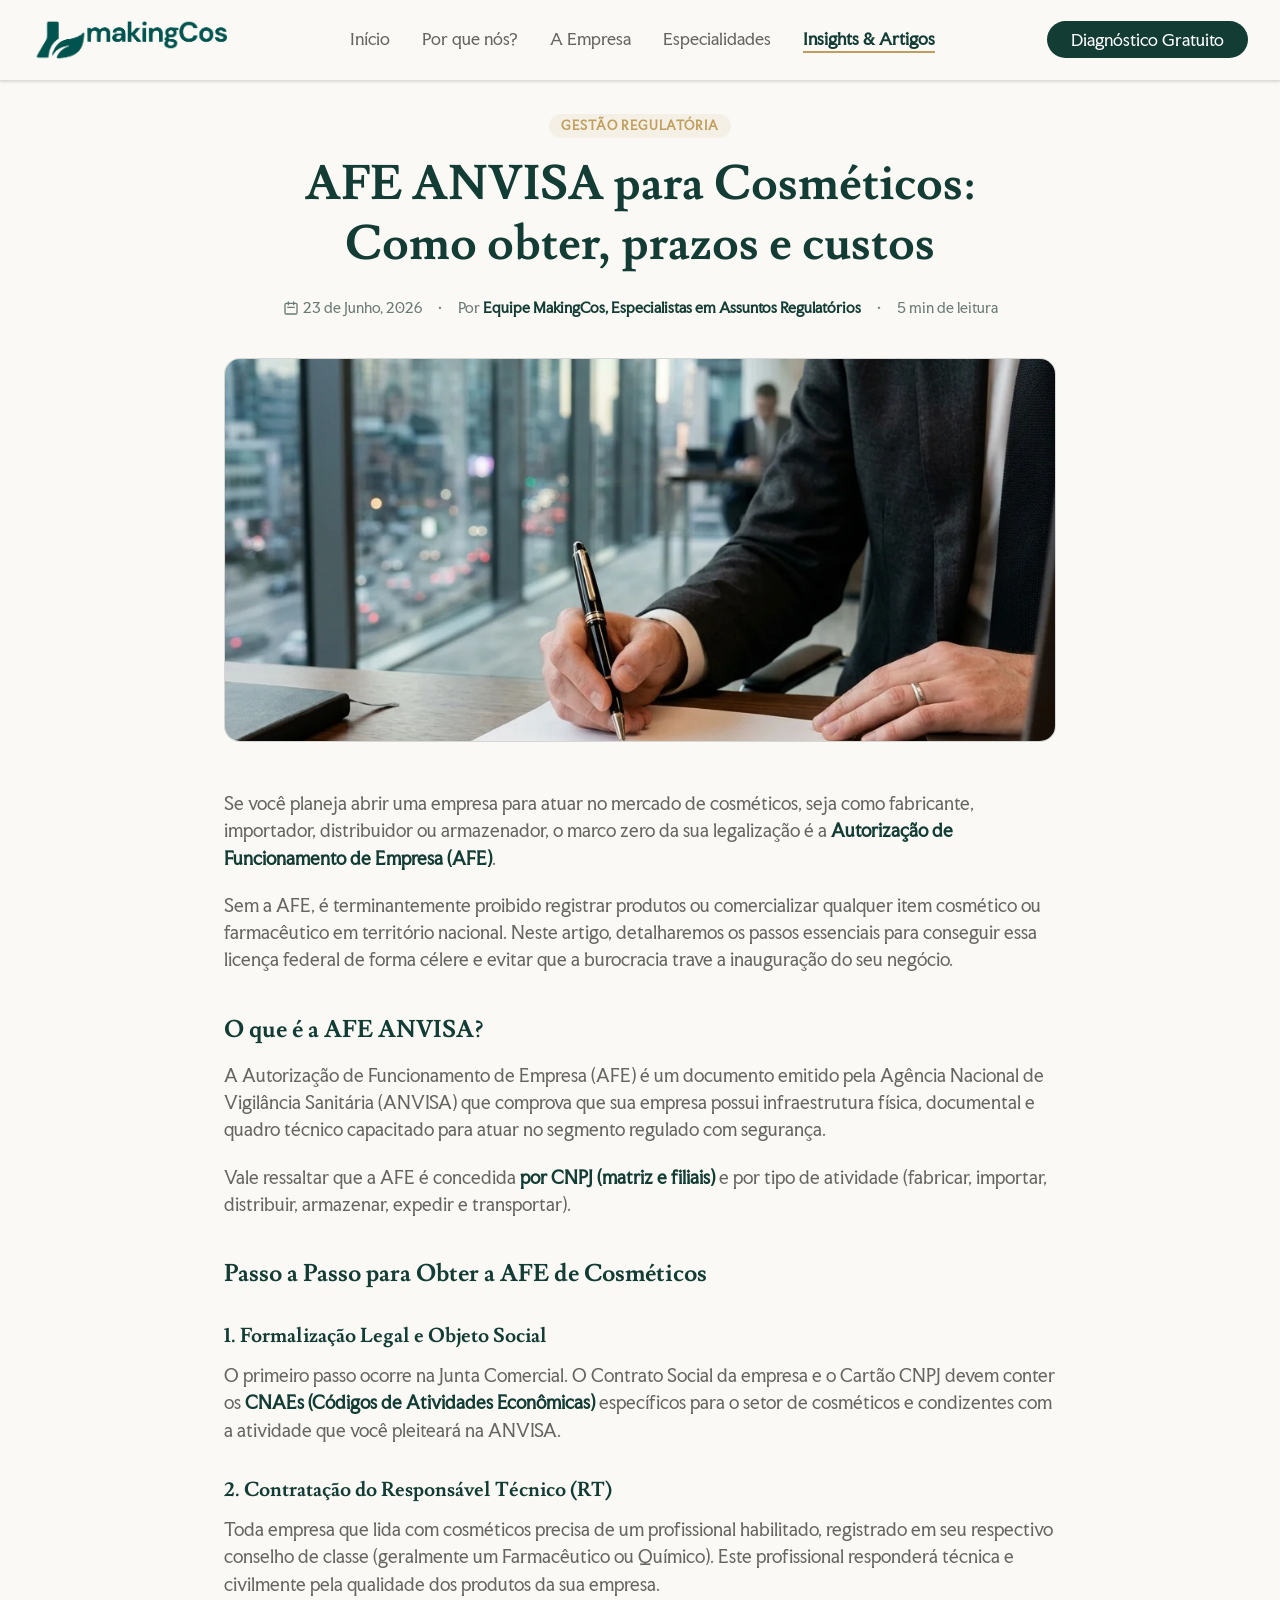
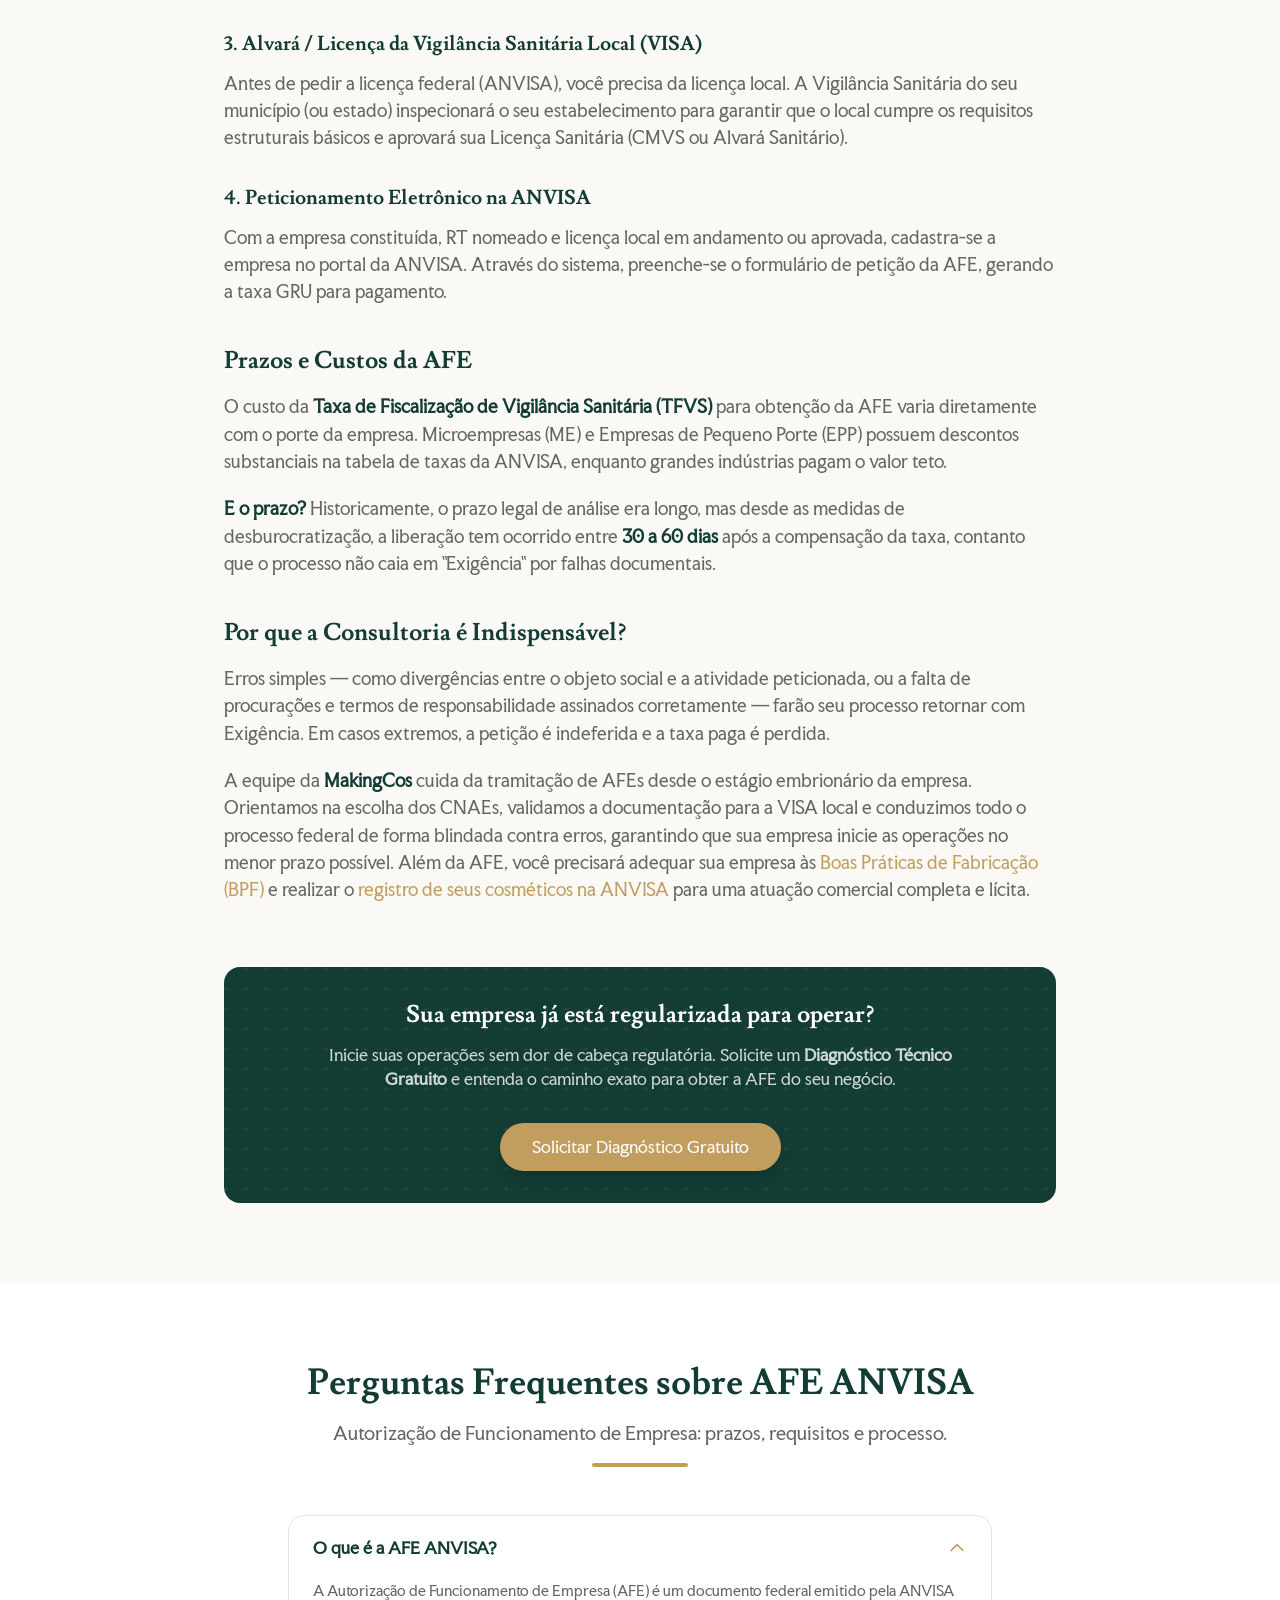
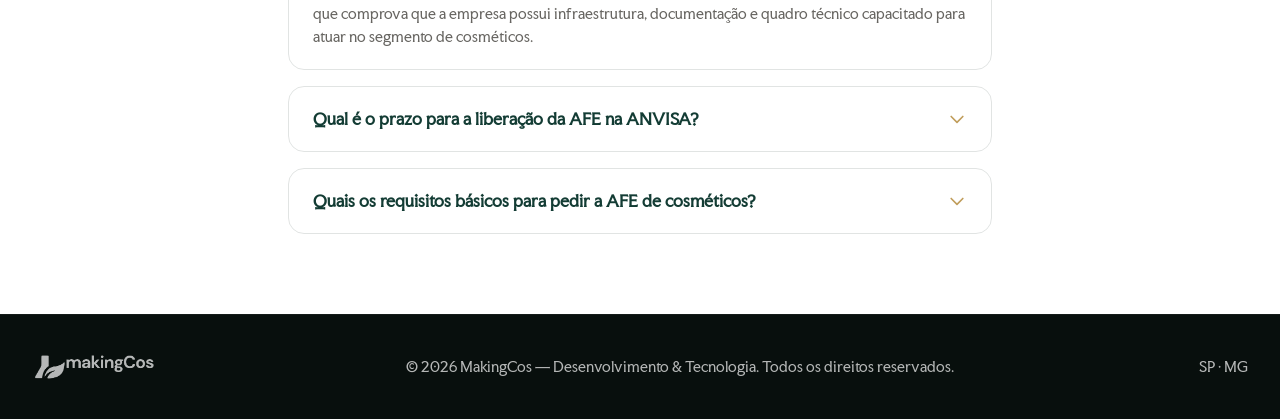
==== commit 1b02ab41: "add goggle tag analytics" ====
--- a/artigo-afe-anvisa.html
+++ b/artigo-afe-anvisa.html
@@ -92,6 +92,7 @@
       gtag('js', new Date());
 
       gtag('config', 'AW-18187094049');
+      gtag('config', 'G-XRKTTGZR8V');
     </script>
 </head>
 
